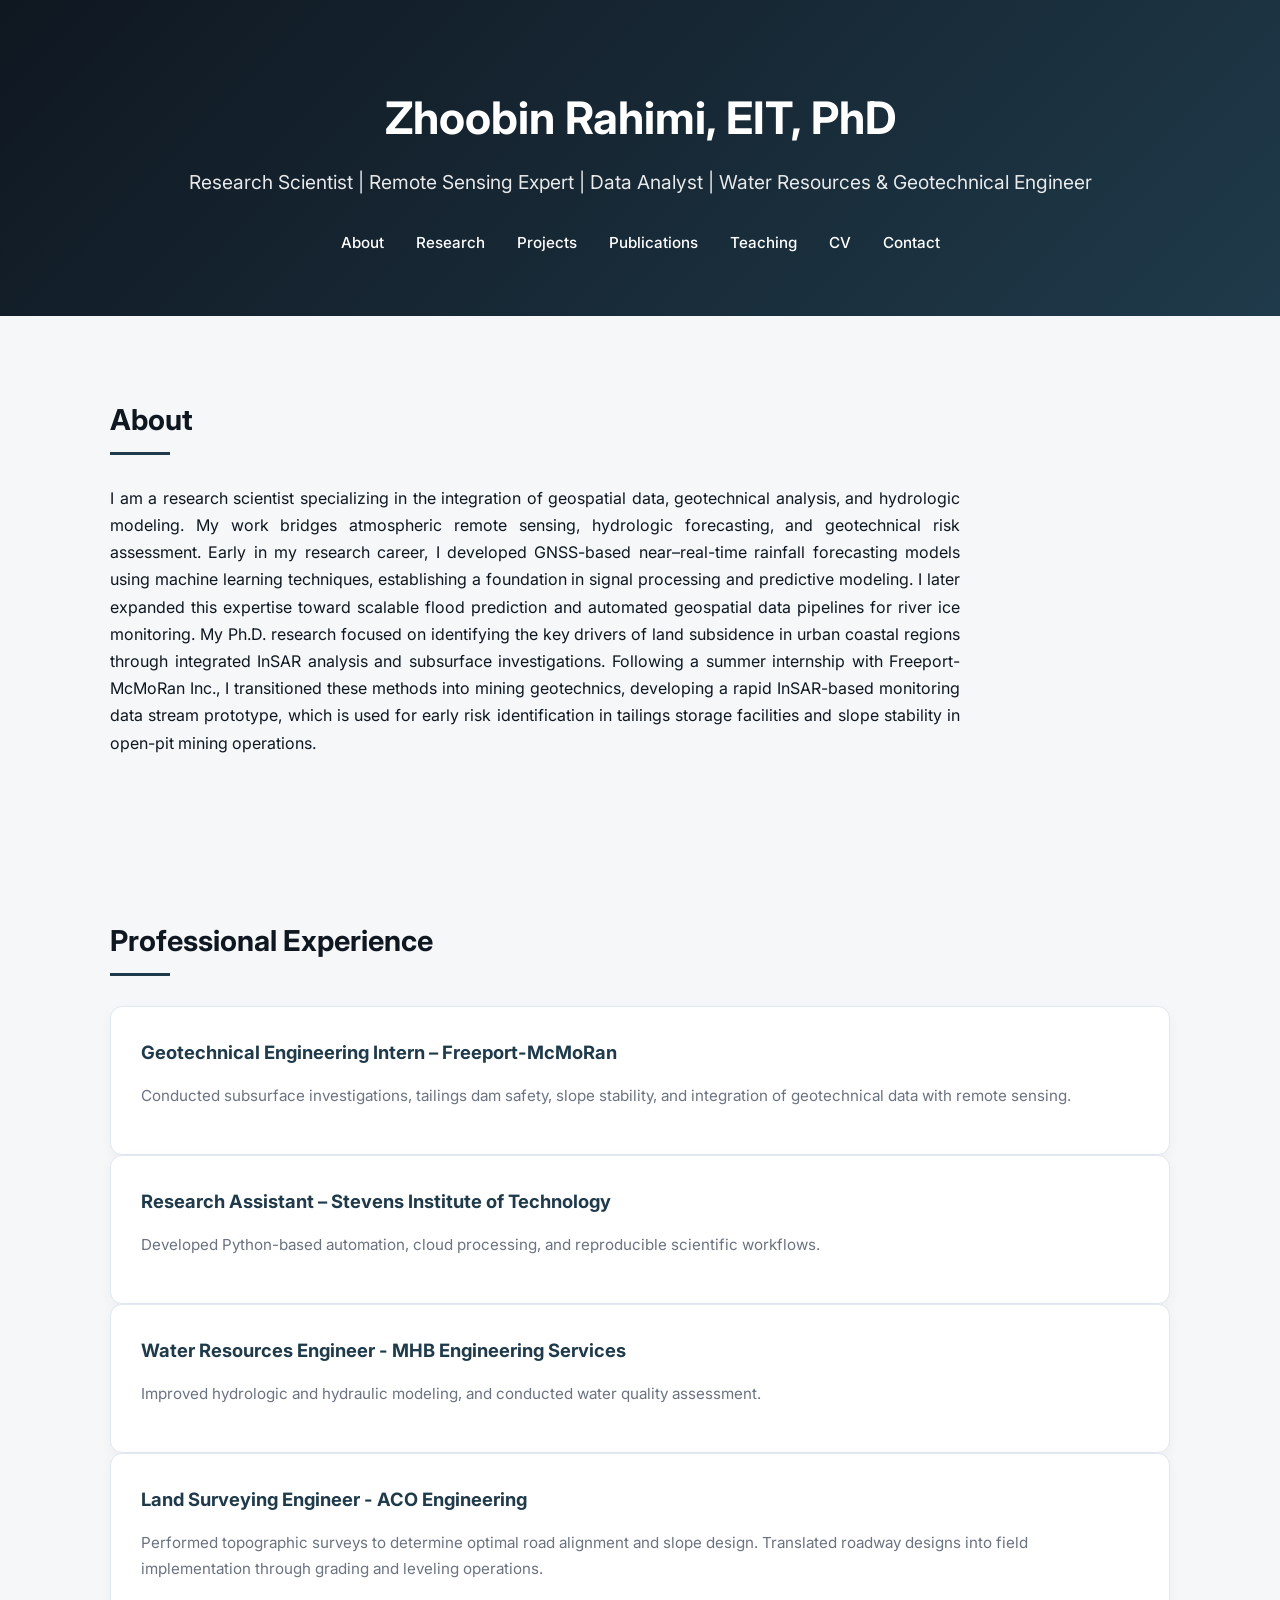
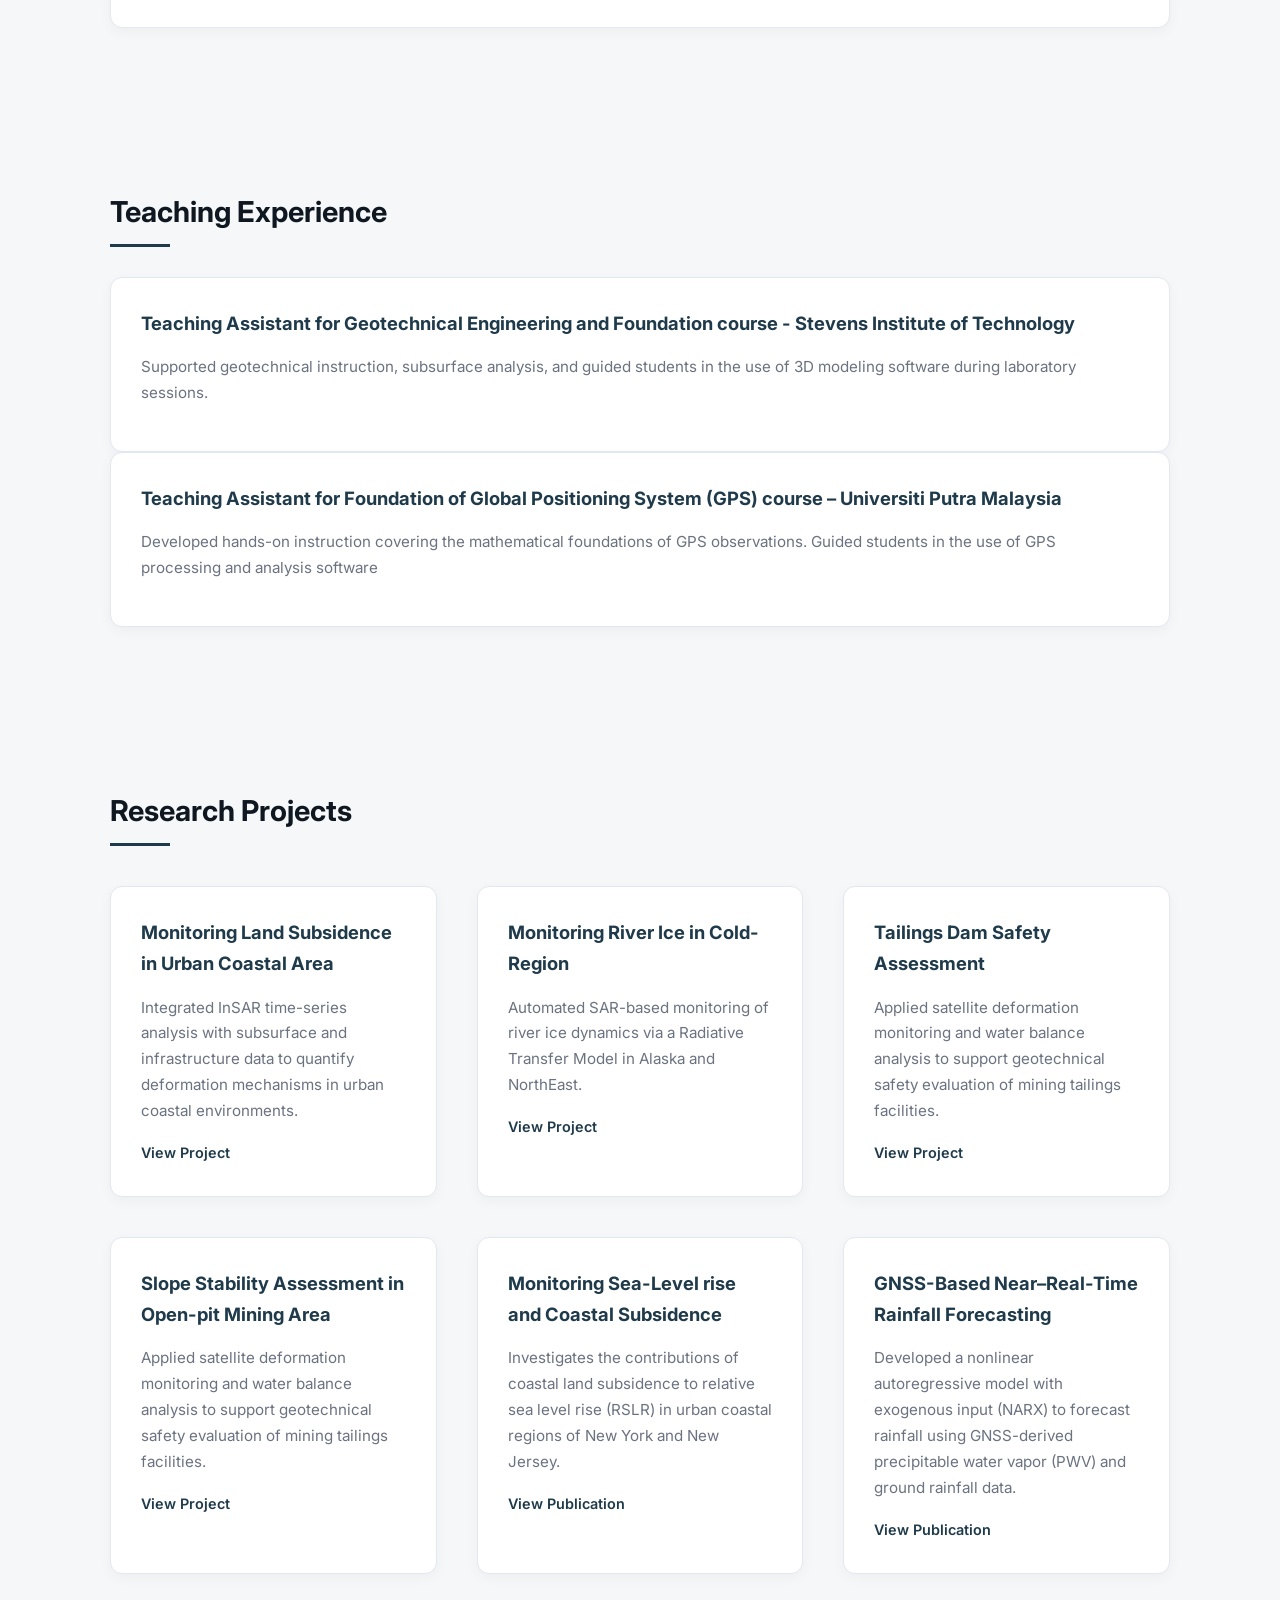
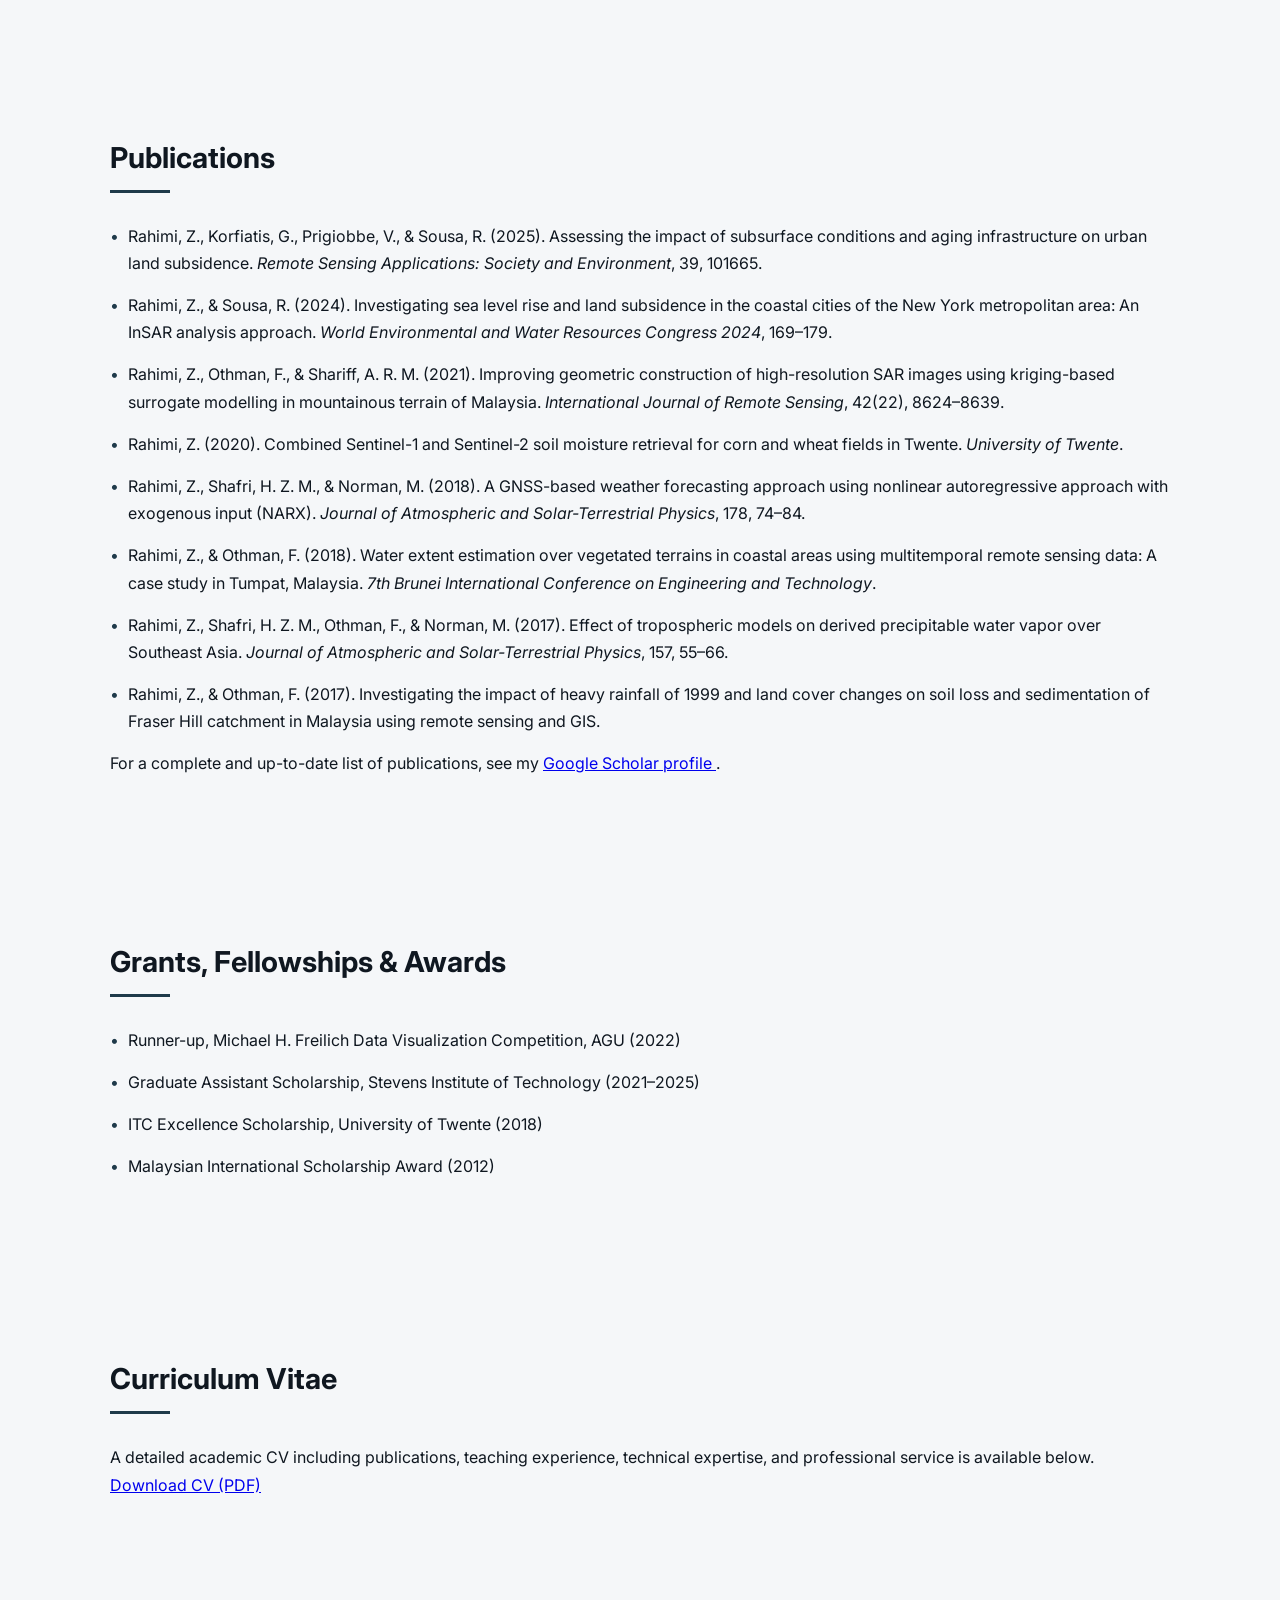
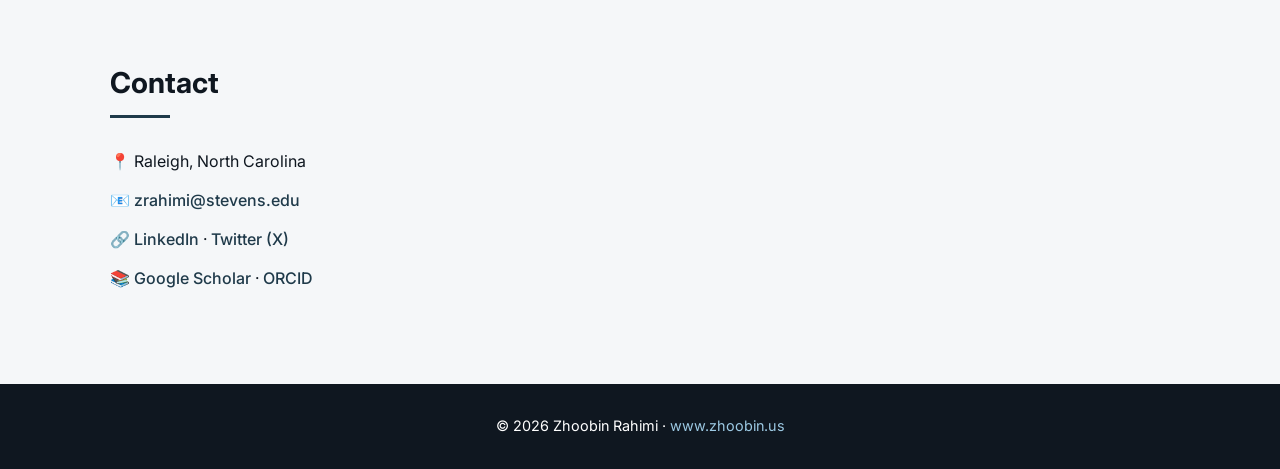
==== index.html @ 244f5404 "Update index.html" ====
<!DOCTYPE html>
<html lang="en">
<head>
  <meta charset="UTF-8">
  <meta name="viewport" content="width=device-width, initial-scale=1.0">

  <title>Zhoobin Rahimi | Research Scientist</title>
  <meta name="description" content="Zhoobin Rahimi – Research Scientist in Remote Sensing, Water Resources, and Geotechnical Engineering">

  <link href="https://fonts.googleapis.com/css2?family=Inter:wght@400;500;600;700&display=swap" rel="stylesheet">
  <link rel="stylesheet" href="style.css">
</head>

<body>

<header>
  <h1>Zhoobin Rahimi, EIT, PhD</h1>
  <h2>Research Scientist | Remote Sensing Expert | Data Analyst | Water Resources & Geotechnical Engineer</h2>
  <nav>
    <a href="#about">About</a>
    <a href="#research">Research</a>
    <a href="#projects">Projects</a>
    <a href="#publications">Publications</a>
    <a href="#teaching">Teaching</a>
    <a href="#cv">CV</a>
    <a href="#contact">Contact</a>
  </nav>
</header>

<section id="about">
  <h3>About</h3>
  <p class="lead">
   I am a research scientist specializing in the integration of geospatial data, geotechnical analysis, and hydrologic modeling. My work bridges atmospheric remote sensing, hydrologic forecasting, and geotechnical risk assessment.
Early in my research career, I developed GNSS-based near–real-time rainfall forecasting models using machine learning techniques, establishing a foundation in signal processing and predictive modeling. I later expanded this expertise toward scalable flood prediction and automated geospatial data pipelines for river ice monitoring.
My Ph.D. research focused on identifying the key drivers of land subsidence in urban coastal regions through integrated InSAR analysis and subsurface investigations. Following a summer internship with Freeport-McMoRan Inc., I transitioned these methods into mining geotechnics, developing a rapid InSAR-based monitoring data stream prototype, which is used for early risk identification in tailings storage facilities and slope stability in open-pit mining operations.
  </p>
</section>

<section id="experience">
  <h3>Professional Experience</h3>
  <div class="grid">
    <div class="card">
      <h4>Geotechnical Engineering Intern – Freeport-McMoRan </h4>
      <p>Conducted subsurface investigations, tailings dam safety, slope stability, and integration of geotechnical data with remote sensing.</p>
    </div>
    <div class="card">
      <h4>Research Assistant – Stevens Institute of Technology</h4>
      <p>Developed Python-based automation, cloud processing, and reproducible scientific workflows.</p>
    </div>
    <div class="card">
      <h4>Water Resources Engineer - MHB Engineering Services</h4>
      <p>Improved hydrologic and hydraulic modeling, and conducted water quality assessment.</p>
    </div>
    <div class="card">
      <h4>Land Surveying Engineer - ACO Engineering </h4>
      <p>Performed topographic surveys to determine optimal road alignment and slope design. 
        Translated roadway designs into field implementation through grading and leveling operations.</p>
    </div>
  </div>
</section>
<section id="teaching">
  <h3>Teaching Experience</h3>
  <div class="grid">
    <div class="card">
  <h4>Teaching Assistant for Geotechnical Engineering and Foundation course - Stevens Institute of Technology</h4>
      <p>Supported geotechnical instruction, subsurface analysis, and guided students in the use of 3D modeling software during laboratory sessions. </p>
      </div>
    <div class="card">
      <h4>Teaching Assistant for Foundation of Global Positioning System (GPS) course – Universiti Putra Malaysia</h4>
      <p>Developed hands-on instruction covering the mathematical foundations of GPS observations. Guided students in the use of GPS processing and analysis software</p>
    </div>
    </section>

<section id="research">
  <h3>Research Projects</h3>
  <div class="projects-grid">

    <div class="card">
      <h4>Monitoring Land Subsidence in Urban Coastal Area</h4>
      <p>Integrated InSAR time-series analysis with subsurface and infrastructure data to quantify deformation mechanisms in urban coastal environments.</p>
      <a href="projects/dsphoboken.html">View Project</a>
    </div>
    <div class="card">
      <h4>Monitoring River Ice in Cold-Region </h4>
      <p>Automated SAR-based monitoring of river ice dynamics via a Radiative Transfer Model in Alaska and NorthEast.</p>
      <a href="projects/iceriver.html">View Project</a>
    </div>
    <div class="card">
      <h4>Tailings Dam Safety Assessment</h4>
      <p>Applied satellite deformation monitoring and water balance analysis to support geotechnical safety evaluation of mining tailings facilities.</p>
      <a href="projects/tsf.html">View Project</a>
    </div>
    
    <div class="card">
      <h4>Slope Stability Assessment in Open-pit Mining Area</h4>
      <p>Applied satellite deformation monitoring and water balance analysis to support geotechnical safety evaluation of mining tailings facilities.</p>
      <a href="projects/ssa.html">View Project</a>
    </div>
    <div class="card">
      <h4>Monitoring Sea-Level rise and Coastal Subsidence</h4>
      <p>Investigates the contributions of coastal land subsidence to relative sea level rise (RSLR) in urban coastal regions of New York and New Jersey.</p>
      <a href="#publications">View Publication</a>
    </div>
    <div class="card">
      <h4>GNSS-Based Near–Real-Time Rainfall Forecasting</h4>
      <p> Developed a nonlinear autoregressive model with exogenous input (NARX) to forecast rainfall using GNSS-derived precipitable water vapor (PWV) and ground rainfall data.</p>
      <a href="#publications">View Publication</a>
    </div>
  </div>
</section>

<section id="publications">
  <h3>Publications</h3>
  <ul>
    <li>
      Rahimi, Z., Korfiatis, G., Prigiobbe, V., & Sousa, R. (2025).
      Assessing the impact of subsurface conditions and aging infrastructure on urban land subsidence.
      <em>Remote Sensing Applications: Society and Environment</em>, 39, 101665.
    </li>

    <li>
      Rahimi, Z., & Sousa, R. (2024).
      Investigating sea level rise and land subsidence in the coastal cities of the New York metropolitan area: An InSAR analysis approach.
      <em>World Environmental and Water Resources Congress 2024</em>, 169–179.
    </li>

    <li>
      Rahimi, Z., Othman, F., & Shariff, A. R. M. (2021).
      Improving geometric construction of high-resolution SAR images using kriging-based surrogate modelling in mountainous terrain of Malaysia.
      <em>International Journal of Remote Sensing</em>, 42(22), 8624–8639.
    </li>

    <li>
      Rahimi, Z. (2020).
      Combined Sentinel-1 and Sentinel-2 soil moisture retrieval for corn and wheat fields in Twente.
      <em>University of Twente</em>.
    </li>

    <li>
      Rahimi, Z., Shafri, H. Z. M., & Norman, M. (2018).
      A GNSS-based weather forecasting approach using nonlinear autoregressive approach with exogenous input (NARX).
      <em>Journal of Atmospheric and Solar-Terrestrial Physics</em>, 178, 74–84.
    </li>

    <li>
      Rahimi, Z., & Othman, F. (2018).
      Water extent estimation over vegetated terrains in coastal areas using multitemporal remote sensing data: A case study in Tumpat, Malaysia.
      <em>7th Brunei International Conference on Engineering and Technology</em>.
    </li>

    <li>
      Rahimi, Z., Shafri, H. Z. M., Othman, F., & Norman, M. (2017).
      Effect of tropospheric models on derived precipitable water vapor over Southeast Asia.
      <em>Journal of Atmospheric and Solar-Terrestrial Physics</em>, 157, 55–66.
    </li>

    <li>
      Rahimi, Z., & Othman, F. (2017).
      Investigating the impact of heavy rainfall of 1999 and land cover changes on soil loss and sedimentation of Fraser Hill catchment in Malaysia using remote sensing and GIS.
    </li>
<p>
  For a complete and up-to-date list of publications, see my 
  <a href="https://scholar.google.com/citations?user=qwAzyl4AAAAJ" target="_blank">
    Google Scholar profile
  </a>.
</p>

  </ul>
</section>

<section id="grants">
  <h3>Grants, Fellowships & Awards</h3>
  <ul>
    <li>Runner-up, Michael H. Freilich Data Visualization Competition, AGU (2022)</li>
    <li>Graduate Assistant Scholarship, Stevens Institute of Technology (2021–2025)</li>
    <li>ITC Excellence Scholarship, University of Twente (2018)</li>
    <li>Malaysian International Scholarship Award (2012)</li>
  </ul>
</section>


<section id="cv">
  <h3>Curriculum Vitae</h3>
  <p>
    A detailed academic CV including publications, teaching experience, technical expertise, and professional service is available below.
  </p>
  <p>
    <a href="ZHOOBIN_RA_(2026).pdf" target="_blank">Download CV (PDF)</a>
  </p>
</section>
<section id="contact">
  <h3>Contact</h3>

  <p>
    📍 Raleigh, North Carolina
  </p>

  <p>
    📧 <a href="mailto:zrahimi@stevens.edu">zrahimi@stevens.edu</a>
  </p>

  <p>
    🔗
    <a href="https://www.linkedin.com/in/zhoobinrahimi/" target="_blank">LinkedIn</a> ·
    <a href="https://twitter.com/J00bin" target="_blank">Twitter (X)</a>
  </p>
  <p>
    📚
    <a href="https://scholar.google.com/citations?user=qwAzyl4AAAAJ" target="_blank">
      Google Scholar
    </a> ·
    <a href="https://orcid.org/0000-0001-8597-3132" target="_blank">
      ORCID
    </a>
  </p>

</section>

<footer>
  <p>© 2026 Zhoobin Rahimi · <a href="https://www.zhoobin.us">www.zhoobin.us</a></p>
</footer>

</body>
</html>
---- style.css ----
/* ===============================
   GLOBAL STYLING
================================= */

:root {
  --bg: #f5f7f9;
  --dark: #0f1720;
  --accent: #1f3a4a;
  --steel: #2d3e4f;
  --light: #ffffff;
  --muted: #6b7280;
  --border: #e2e8f0;
}

* {
  margin: 0;
  padding: 0;
  box-sizing: border-box;
}

body {
  font-family: 'Inter', sans-serif;
  background: var(--bg);
  color: var(--dark);
  line-height: 1.7;
}

/* ===============================
   HEADER
================================= */

header {
  background: linear-gradient(135deg, #0f1720, #1f3a4a);
  color: white;
  text-align: center;
  padding: 80px 20px 60px;
}

header h1 {
  font-size: 2.8rem;
  font-weight: 700;
  margin-bottom: 10px;
}

header h2 {
  font-weight: 400;
  font-size: 1.2rem;
  opacity: 0.9;
  margin-bottom: 30px;
}

nav {
  margin-top: 20px;
}

nav a {
  color: white;
  text-decoration: none;
  margin: 0 14px;
  font-weight: 500;
  font-size: 0.95rem;
  transition: 0.3s ease;
  position: relative;
}

nav a:hover {
  color: #9cc9e3;
}

/* ===============================
   SECTIONS
================================= */

section {
  max-width: 1100px;
  margin: auto;
  padding: 80px 20px;
}

section h3 {
  font-size: 1.8rem;
  margin-bottom: 30px;
  position: relative;
  padding-bottom: 10px;
}

section h3::after {
  content: "";
  position: absolute;
  bottom: 0;
  left: 0;
  width: 60px;
  height: 3px;
  background: var(--accent);
}

/* ===============================
   ABOUT
================================= */
/* 
.lead {
  font-size: 1.15rem;
  color: var(--steel);
  max-width: 900px;
} */
.lead {
  text-align: justify;
  text-justify: inter-word;
  max-width: 850px;
}

/* ===============================
   GRID + CARDS
================================= */

.projects-grid {
  display: grid;
  grid-template-columns: repeat(auto-fit, minmax(320px, 1fr));
  gap: 40px;
  margin-top: 40px;
}


.card {
  background: var(--light);
  padding: 30px;
  border-radius: 12px;
  border: 1px solid var(--border);
  transition: 0.3s ease;
  box-shadow: 0 4px 14px rgba(0,0,0,0.04);
}

.card:hover {
  transform: translateY(-6px);
  box-shadow: 0 12px 28px rgba(0,0,0,0.08);
}

.card h4 {
  margin-bottom: 15px;
  font-size: 1.15rem;
  color: var(--accent);
}

.card p {
  font-size: 0.95rem;
  color: var(--muted);
  margin-bottom: 15px;
}

.card a {
  text-decoration: none;
  font-weight: 600;
  color: var(--accent);
  font-size: 0.9rem;
  border-bottom: 2px solid transparent;
  transition: 0.3s ease;
}

.card a:hover {
  border-bottom: 2px solid var(--accent);
}

/* ===============================
   LISTS
================================= */

ul {
  list-style: none;
  padding-left: 0;
}

ul li {
  margin-bottom: 15px;
  padding-left: 18px;
  position: relative;
}

ul li::before {
  content: "•";
  position: absolute;
  left: 0;
  color: var(--accent);
}

/* ===============================
   CONTACT
================================= */

#contact p {
  margin-bottom: 12px;
}

#contact a {
  text-decoration: none;
  color: var(--accent);
  font-weight: 500;
}

#contact a:hover {
  text-decoration: underline;
}

/* ===============================
   FOOTER
================================= */

footer {
  background: var(--dark);
  color: white;
  text-align: center;
  padding: 30px;
  font-size: 0.9rem;
}

footer a {
  color: #9cc9e3;
  text-decoration: none;
}
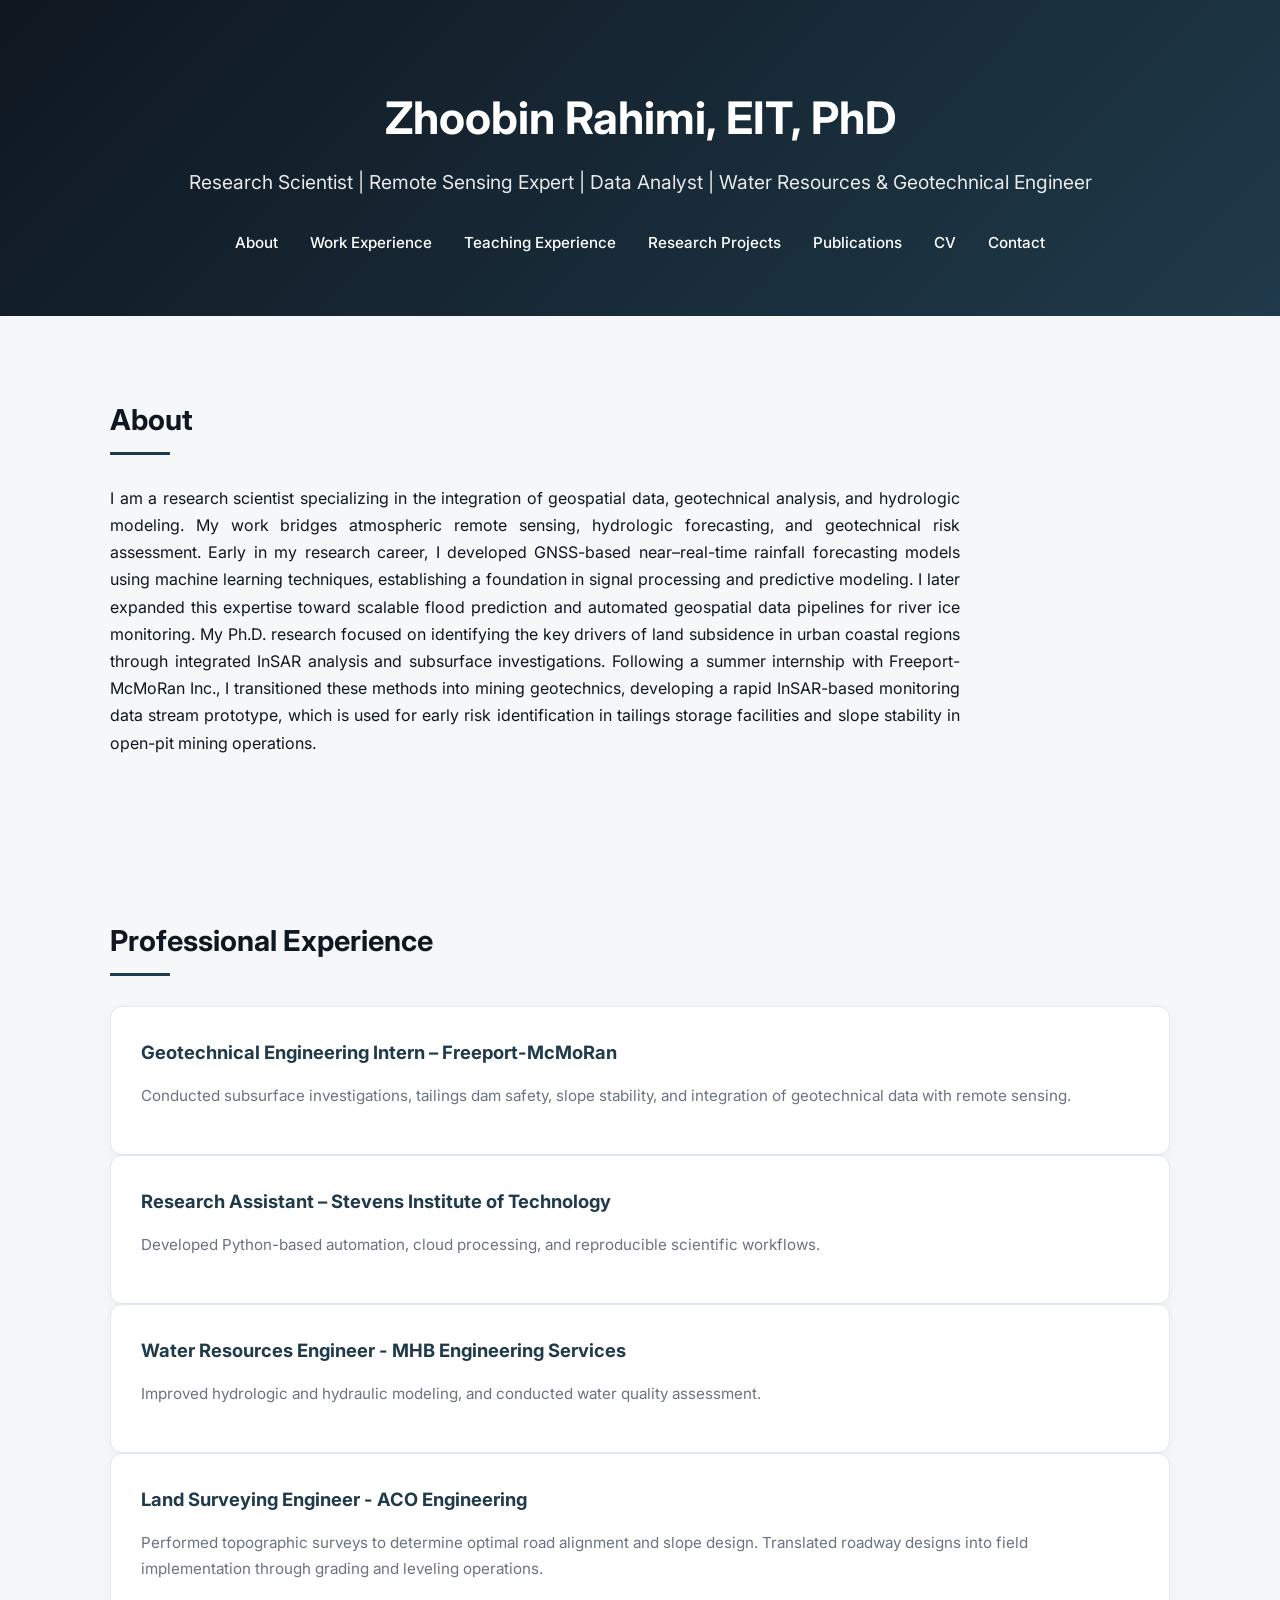
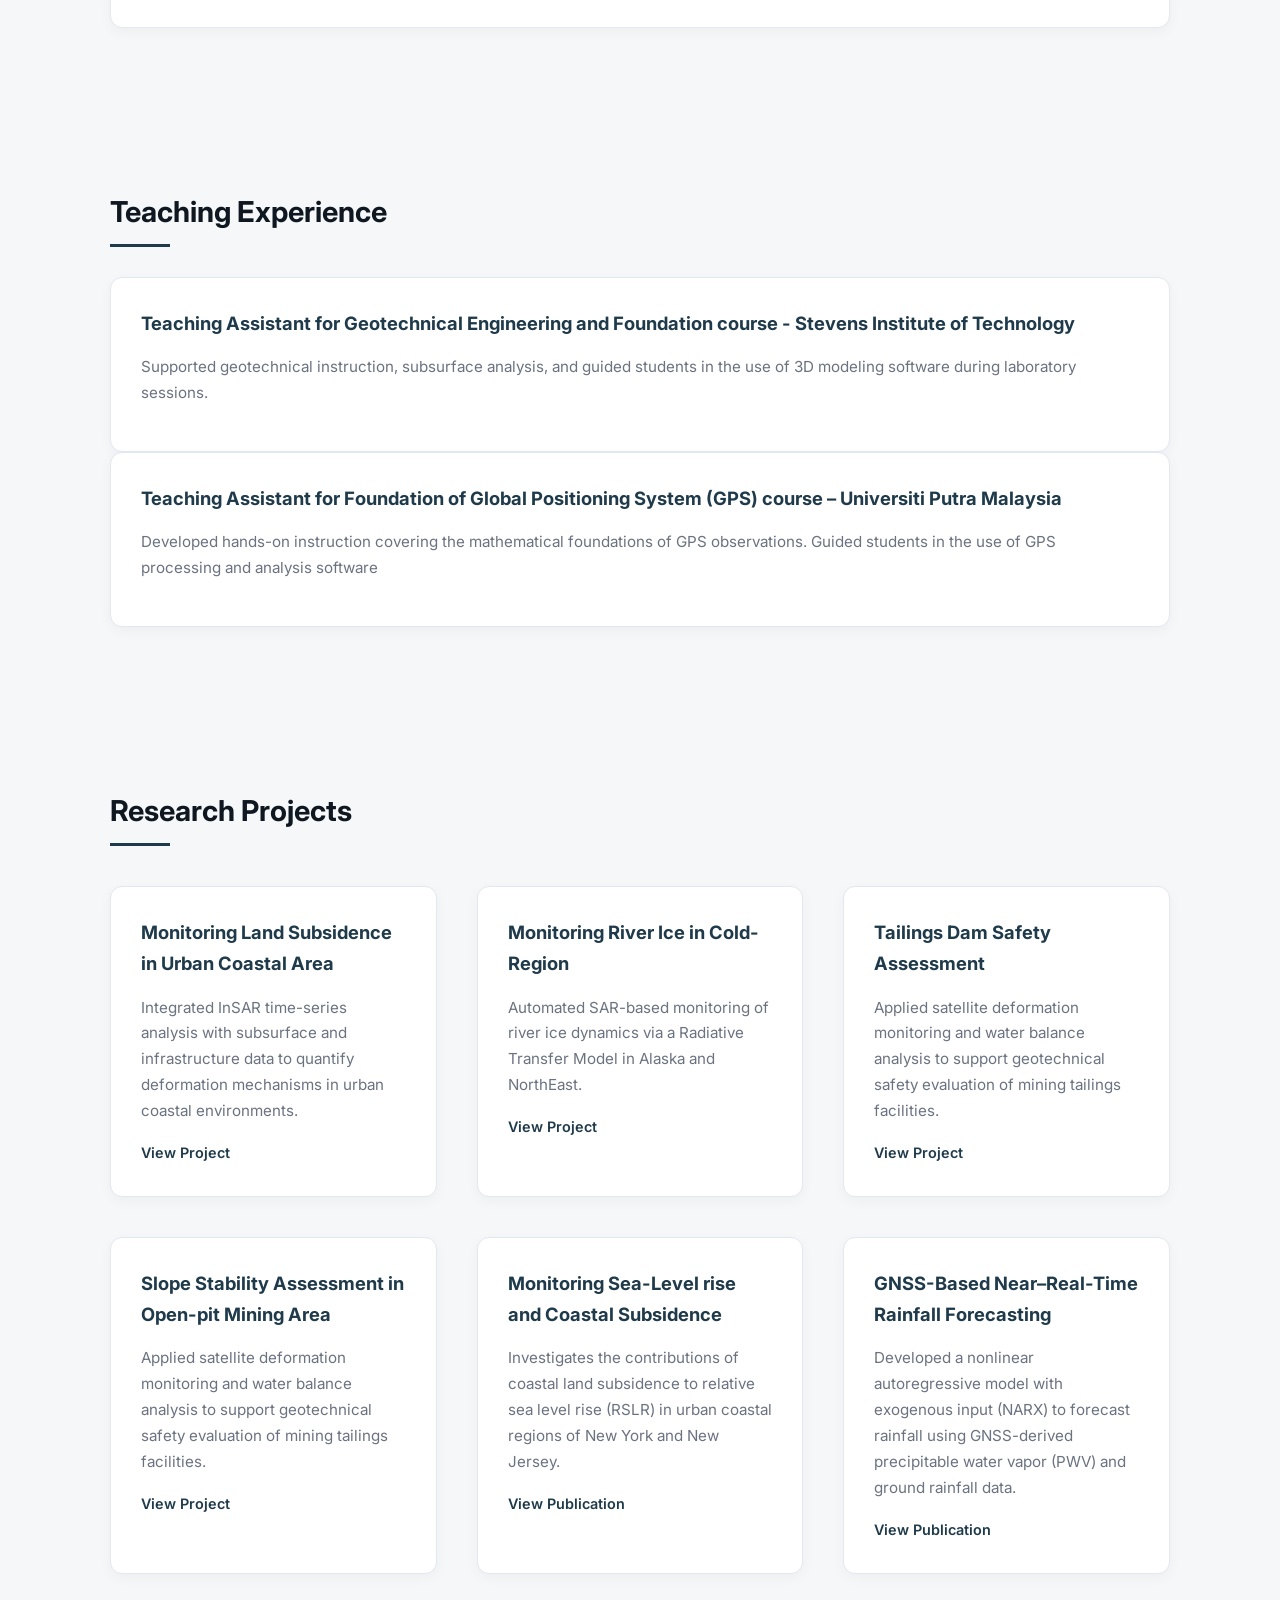
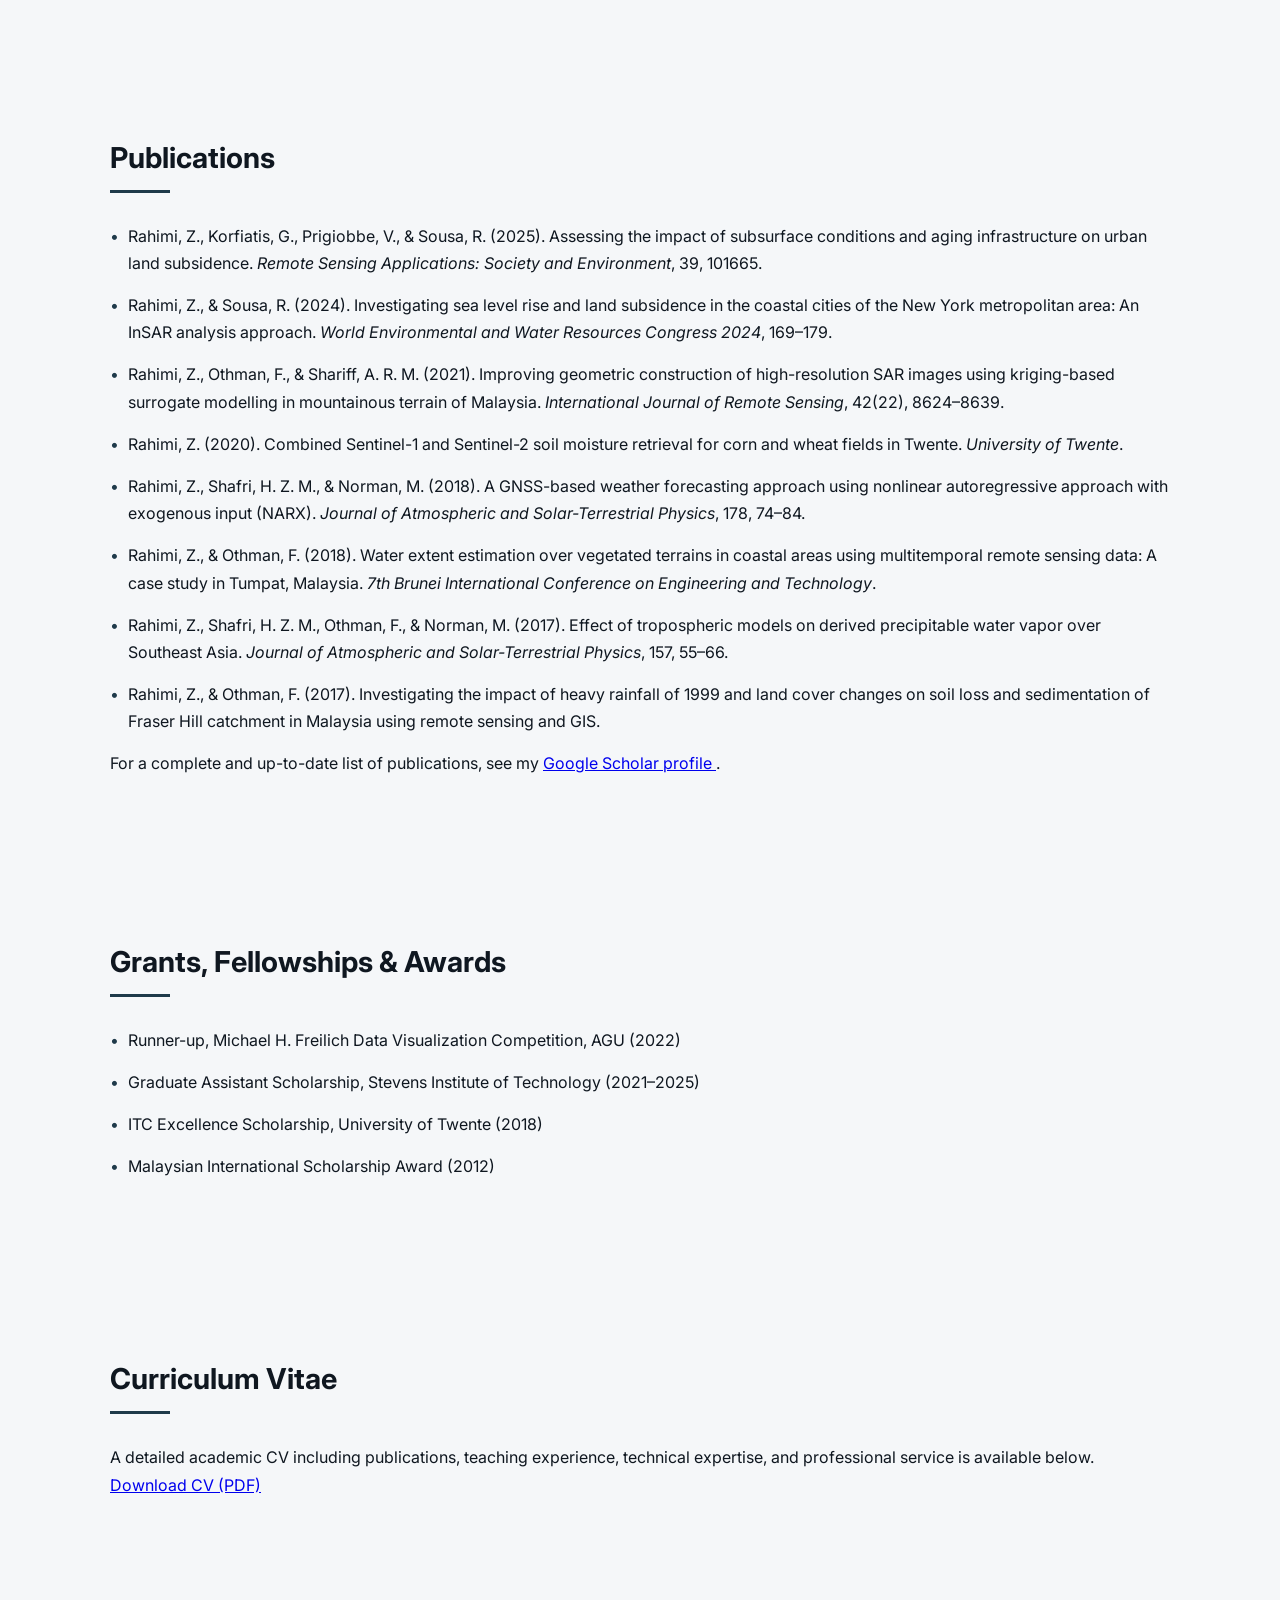
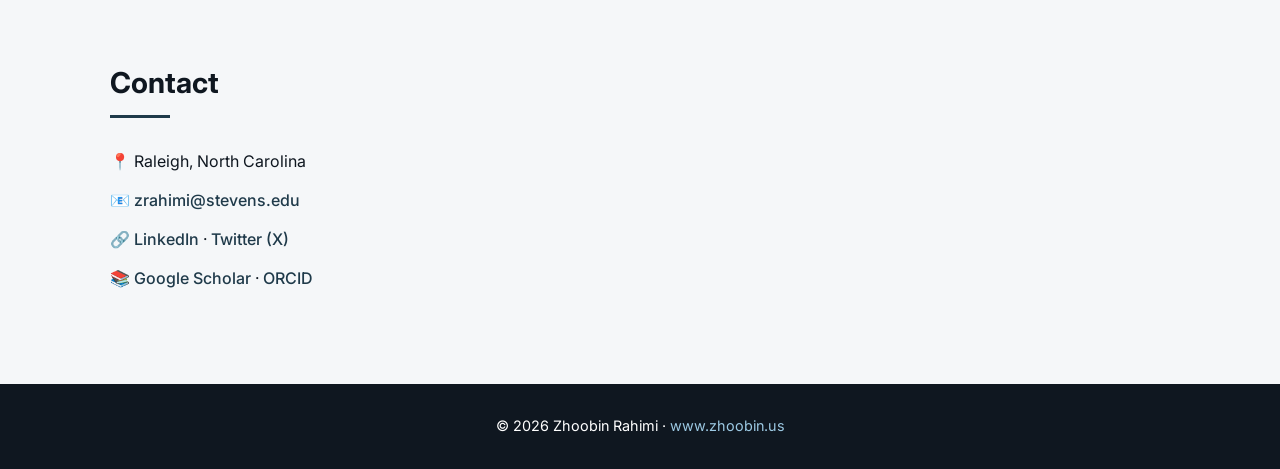
==== commit 255d236e: "Update index.html" ====
--- a/index.html
+++ b/index.html
@@ -18,10 +18,10 @@
   <h2>Research Scientist | Remote Sensing Expert | Data Analyst | Water Resources & Geotechnical Engineer</h2>
   <nav>
     <a href="#about">About</a>
-    <a href="#research">Research</a>
-    <a href="#projects">Projects</a>
+    <a href="#experience"> Work Experience</a>
+    <a href="#teaching">Teaching Experience</a>
+    <a href="#research">Research Projects</a>
     <a href="#publications">Publications</a>
-    <a href="#teaching">Teaching</a>
     <a href="#cv">CV</a>
     <a href="#contact">Contact</a>
   </nav>
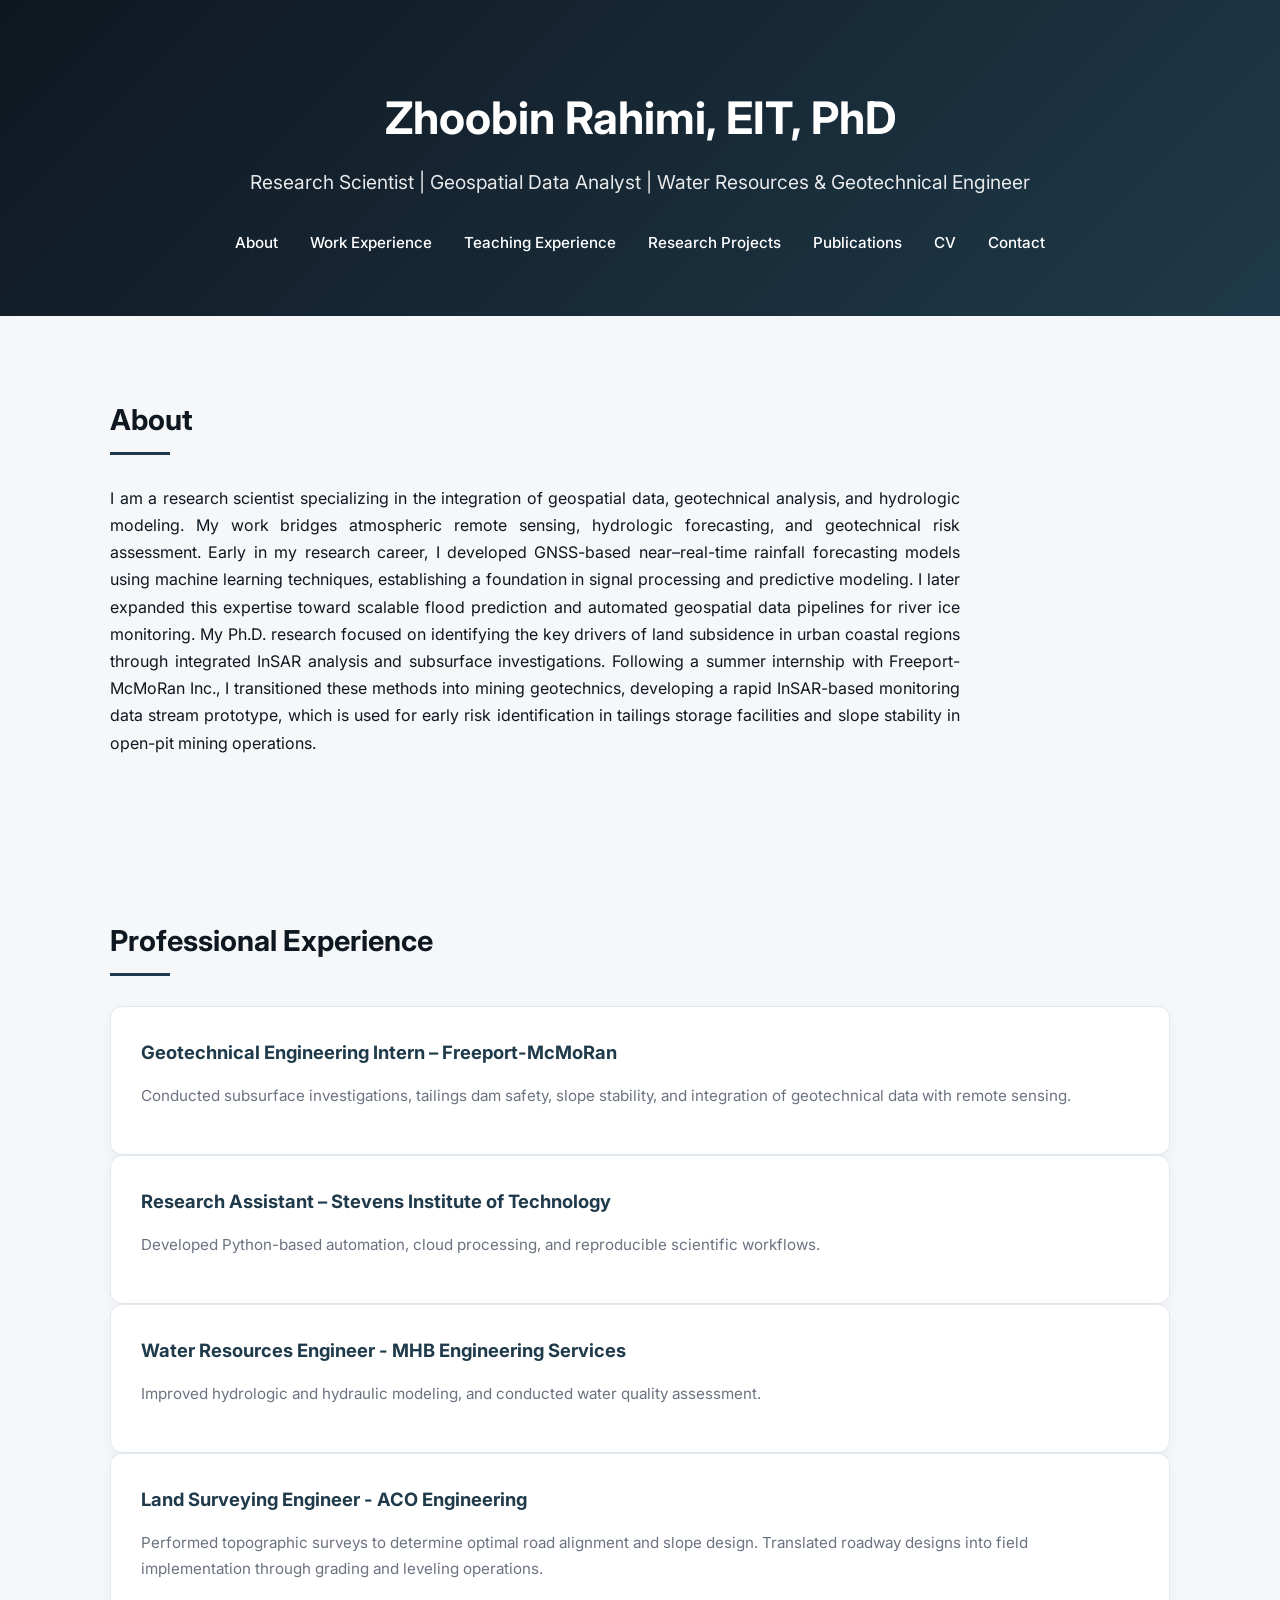
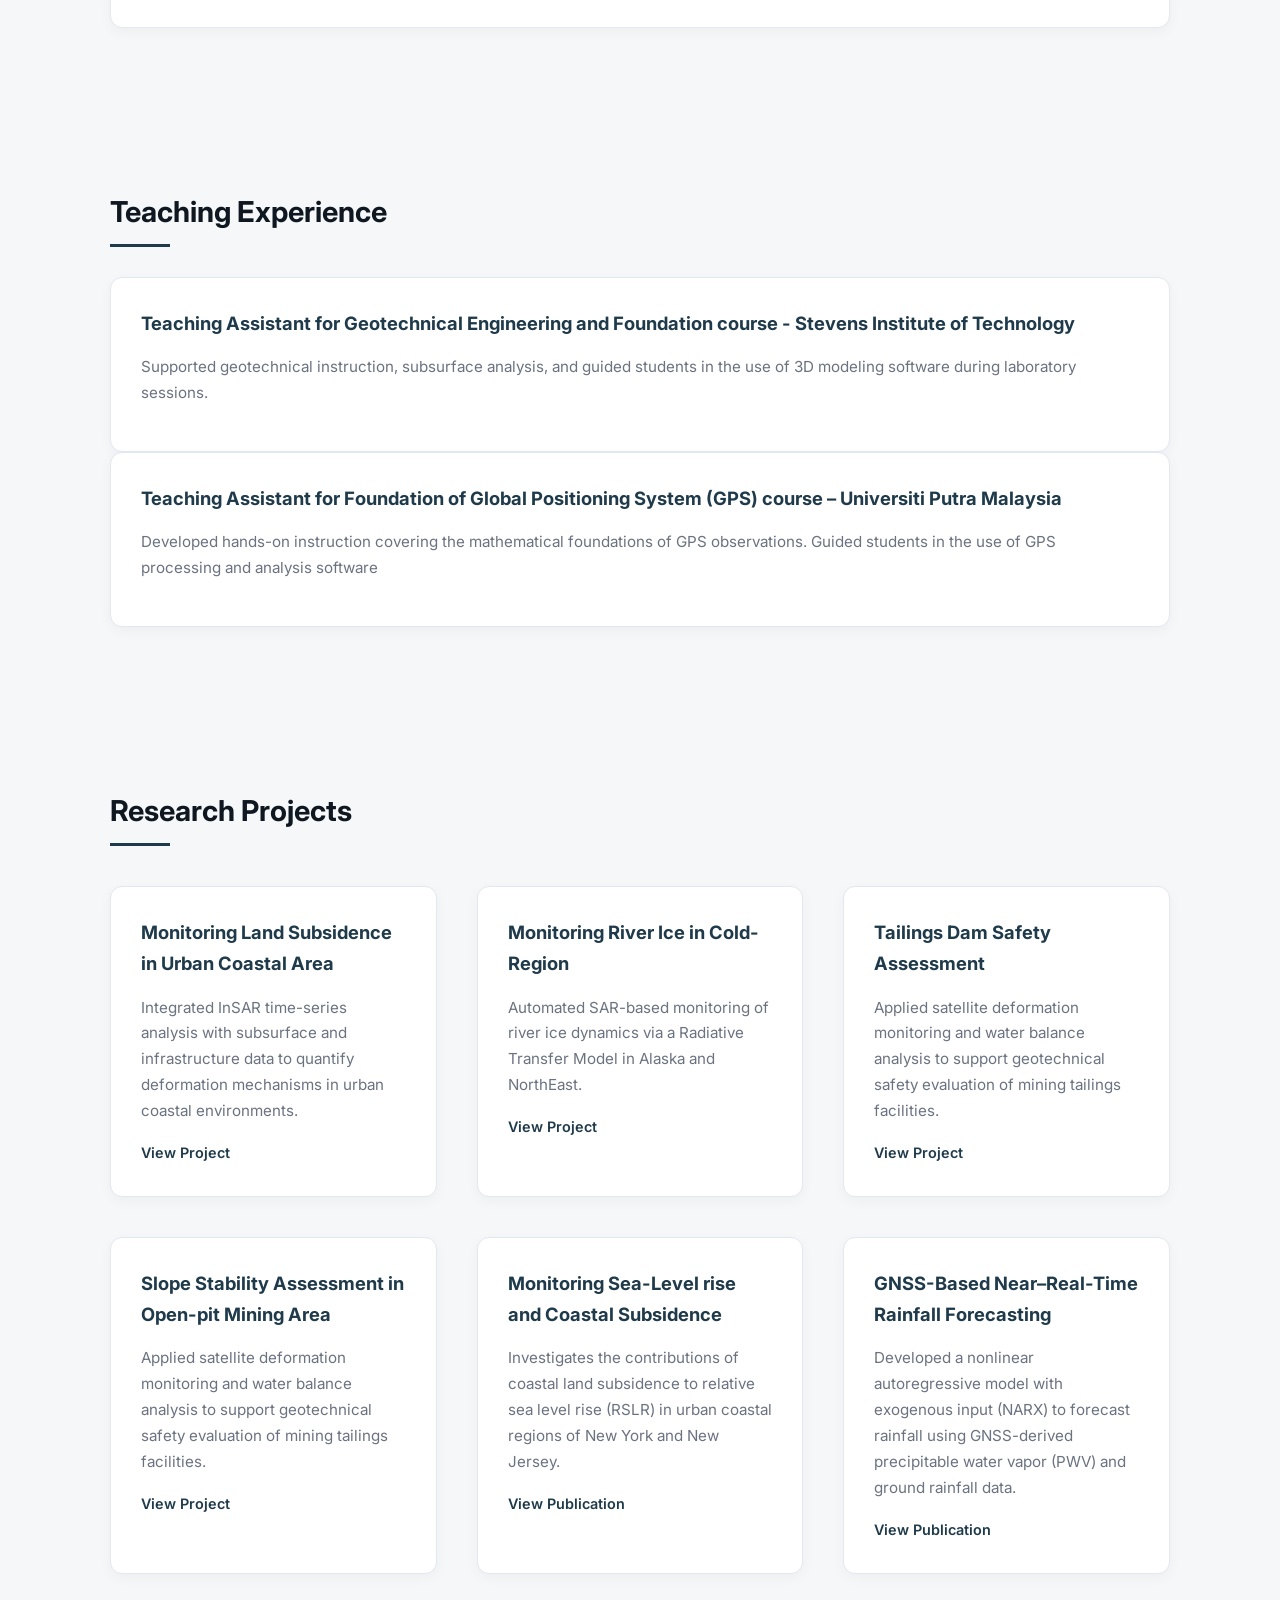
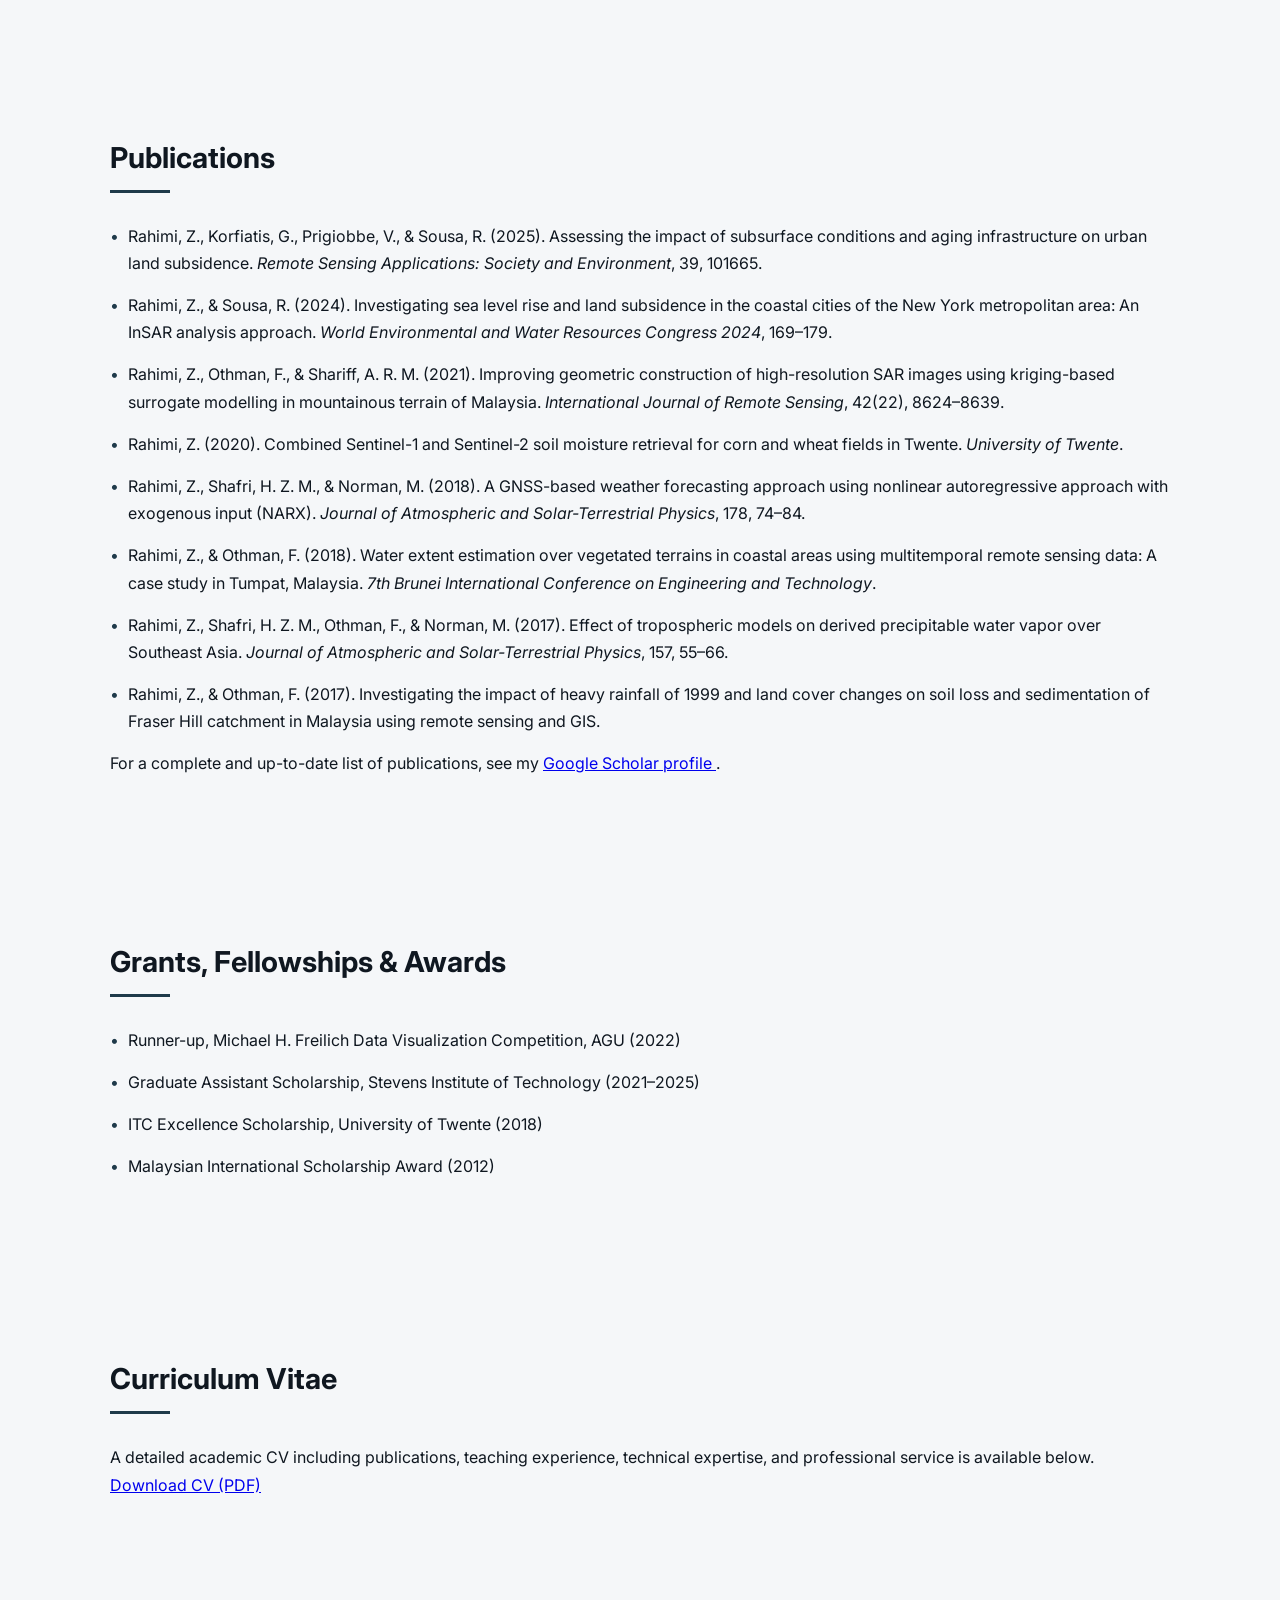
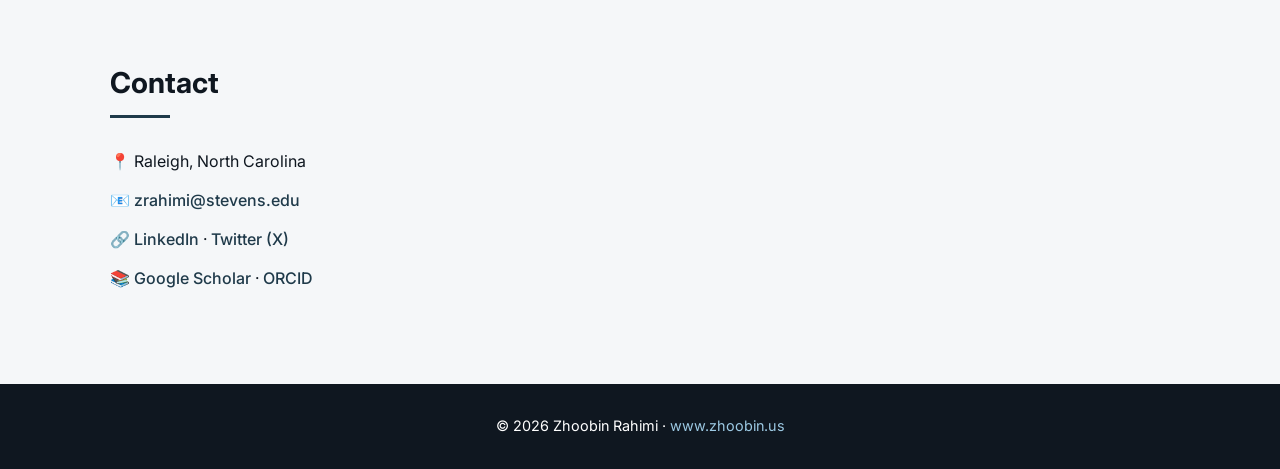
==== commit bf1bba1e: "Update index.html" ====
--- a/index.html
+++ b/index.html
@@ -15,7 +15,7 @@
 
 <header>
   <h1>Zhoobin Rahimi, EIT, PhD</h1>
-  <h2>Research Scientist | Remote Sensing Expert | Data Analyst | Water Resources & Geotechnical Engineer</h2>
+  <h2>Research Scientist | Geospatial Data Analyst | Water Resources & Geotechnical Engineer</h2>
   <nav>
     <a href="#about">About</a>
     <a href="#experience"> Work Experience</a>
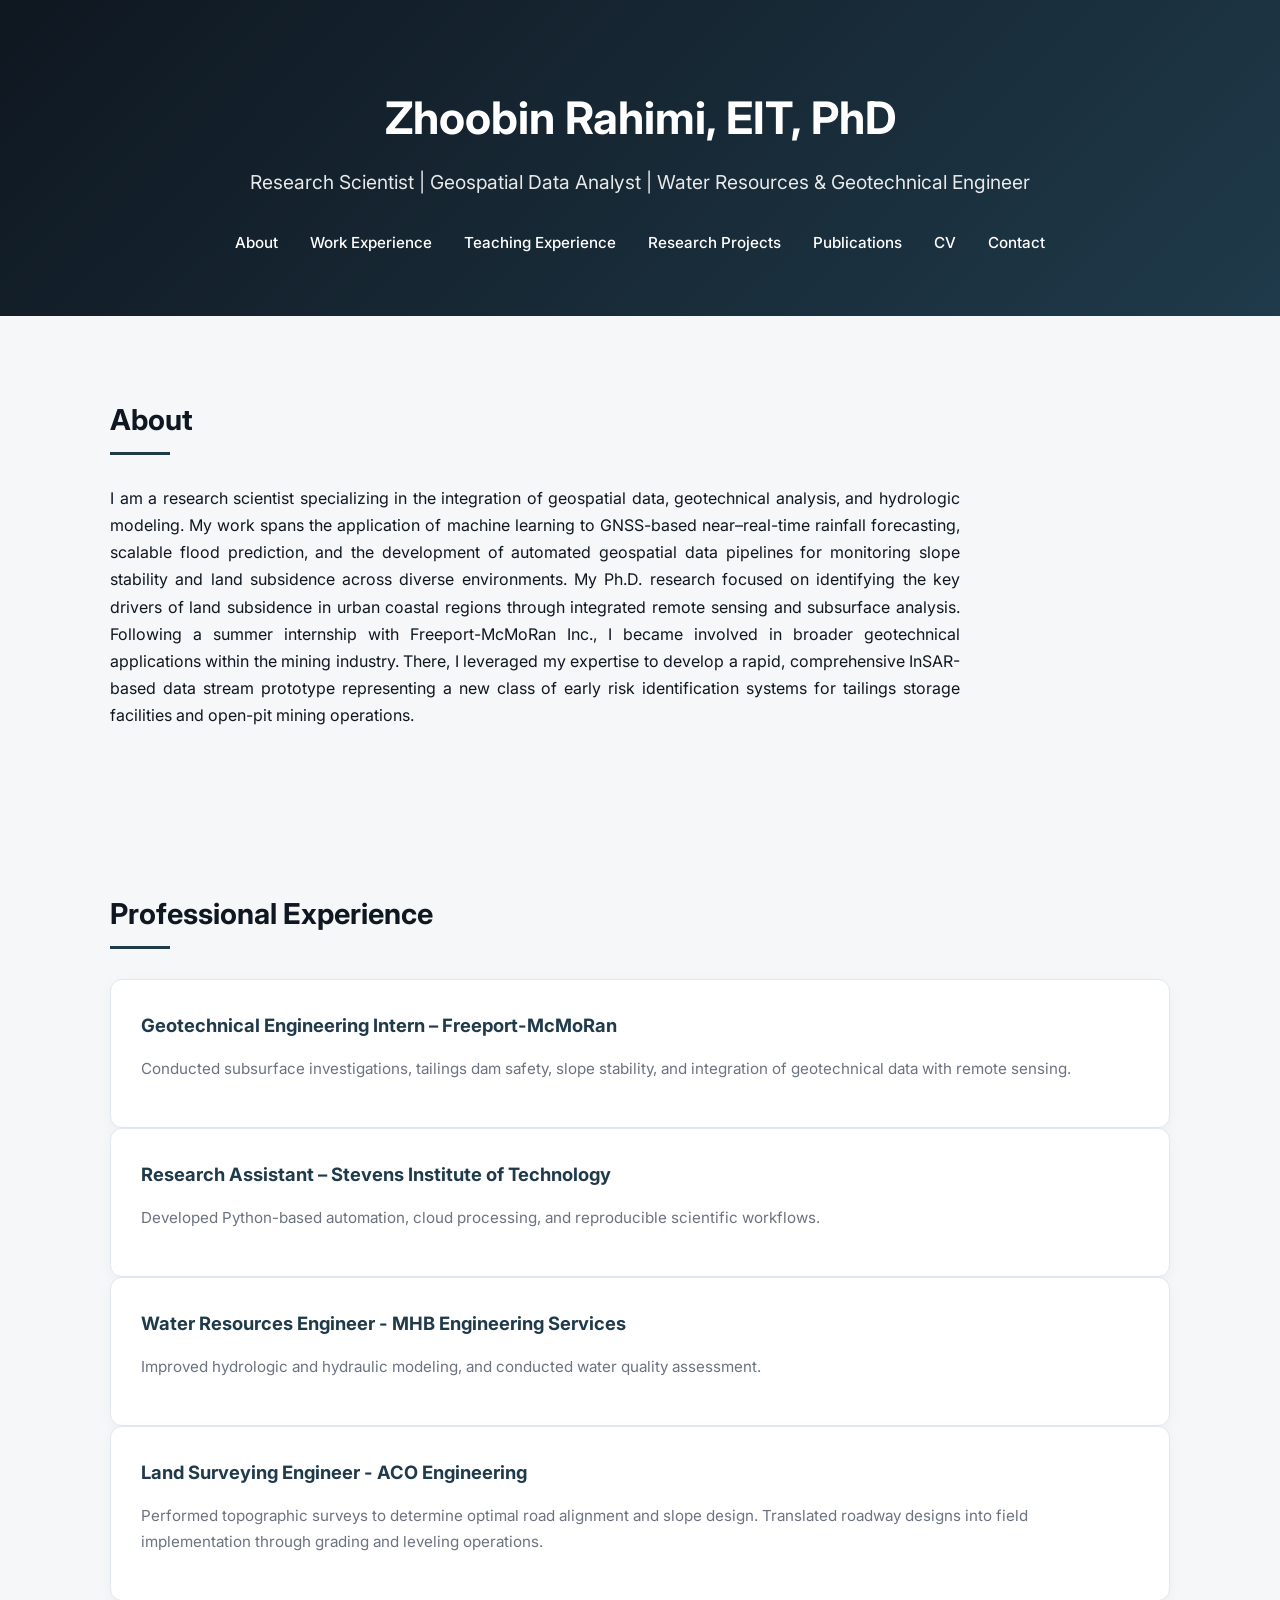
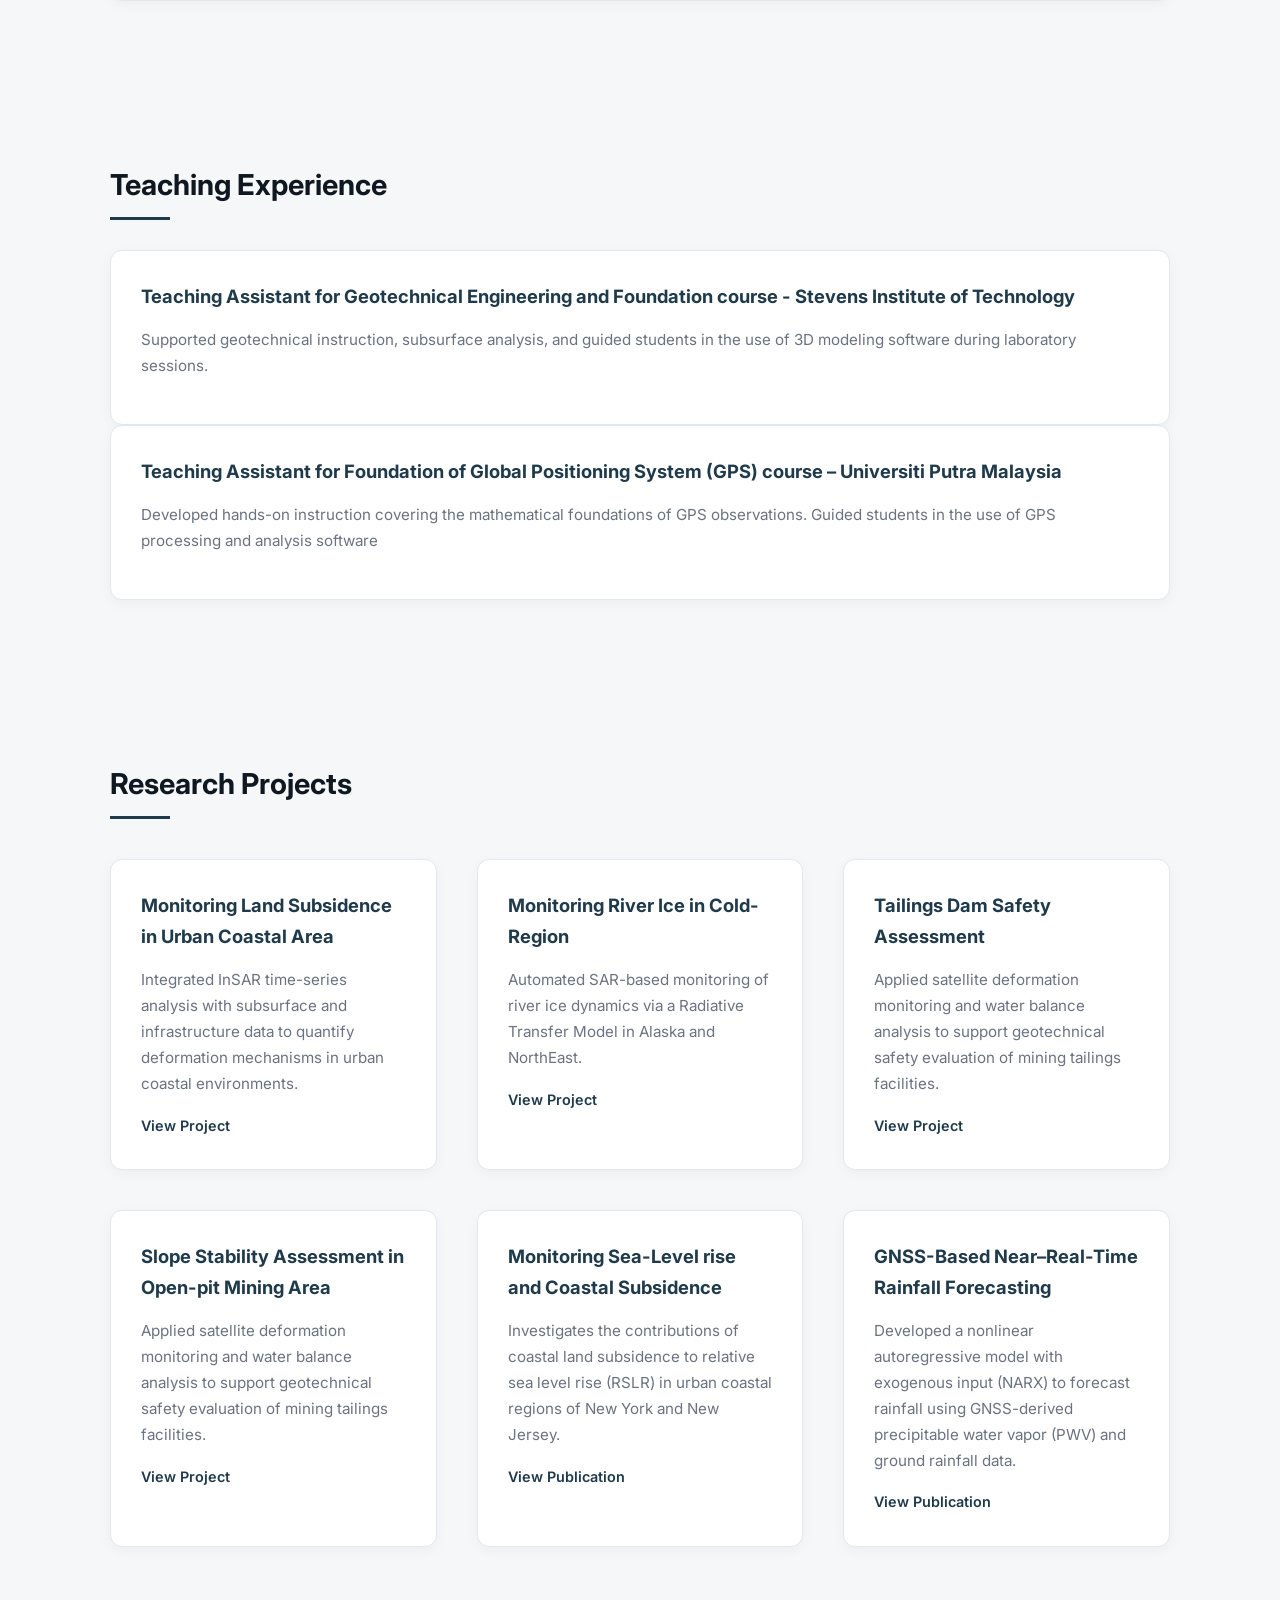
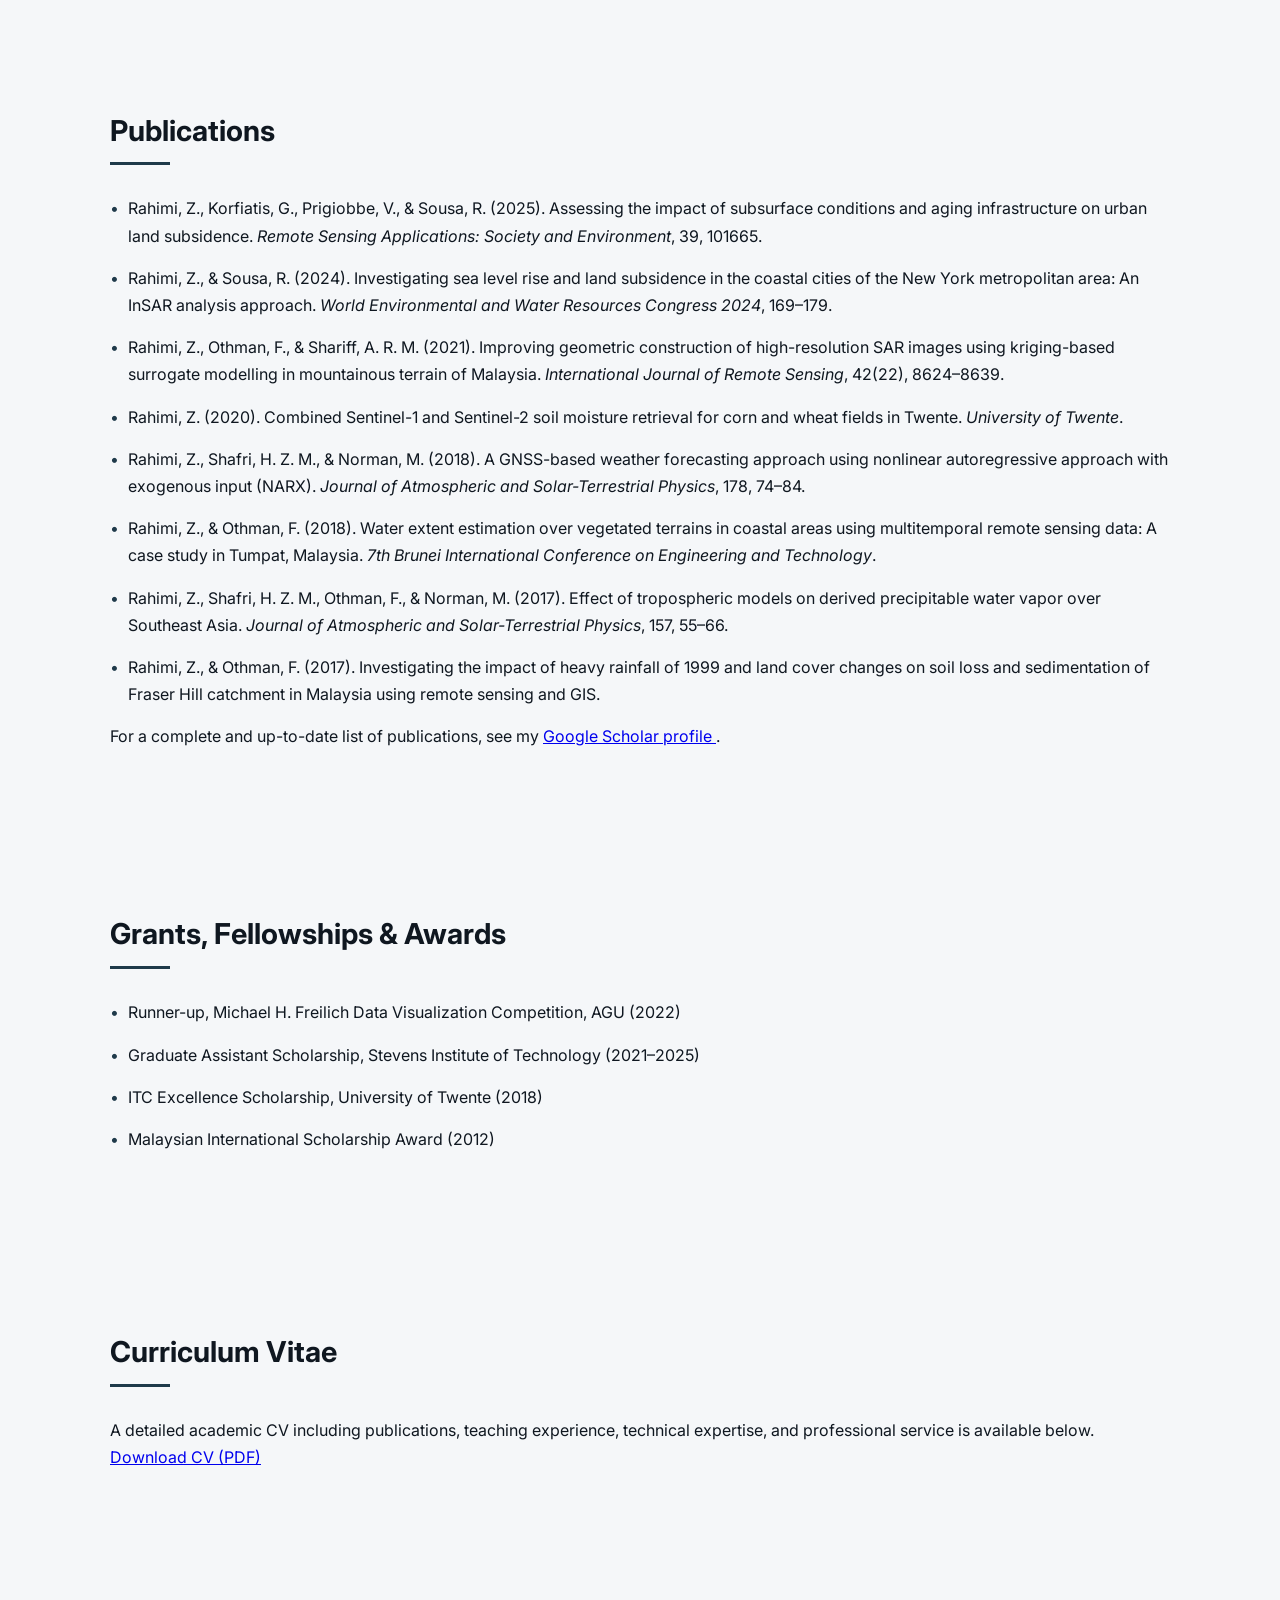
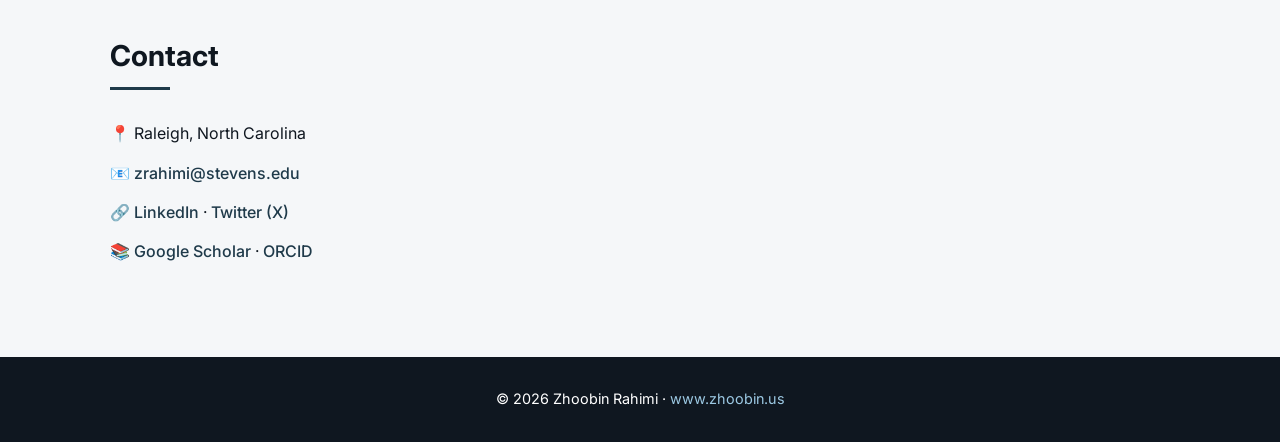
==== commit 51ce82f0: "Update index.html" ====
--- a/index.html
+++ b/index.html
@@ -3,16 +3,12 @@
 <head>
   <meta charset="UTF-8">
   <meta name="viewport" content="width=device-width, initial-scale=1.0">
-
   <title>Zhoobin Rahimi | Research Scientist</title>
   <meta name="description" content="Zhoobin Rahimi – Research Scientist in Remote Sensing, Water Resources, and Geotechnical Engineering">
-
   <link href="https://fonts.googleapis.com/css2?family=Inter:wght@400;500;600;700&display=swap" rel="stylesheet">
   <link rel="stylesheet" href="style.css">
 </head>
-
 <body>
-
 <header>
   <h1>Zhoobin Rahimi, EIT, PhD</h1>
   <h2>Research Scientist | Geospatial Data Analyst | Water Resources & Geotechnical Engineer</h2>
@@ -26,14 +22,11 @@
     <a href="#contact">Contact</a>
   </nav>
 </header>
-
 <section id="about">
   <h3>About</h3>
   <p class="lead">
-   I am a research scientist specializing in the integration of geospatial data, geotechnical analysis, and hydrologic modeling. My work bridges atmospheric remote sensing, hydrologic forecasting, and geotechnical risk assessment.
-Early in my research career, I developed GNSS-based near–real-time rainfall forecasting models using machine learning techniques, establishing a foundation in signal processing and predictive modeling. I later expanded this expertise toward scalable flood prediction and automated geospatial data pipelines for river ice monitoring.
-My Ph.D. research focused on identifying the key drivers of land subsidence in urban coastal regions through integrated InSAR analysis and subsurface investigations. Following a summer internship with Freeport-McMoRan Inc., I transitioned these methods into mining geotechnics, developing a rapid InSAR-based monitoring data stream prototype, which is used for early risk identification in tailings storage facilities and slope stability in open-pit mining operations.
-  </p>
+   I am a research scientist specializing in the integration of geospatial data, geotechnical analysis, and hydrologic modeling. My work spans the application of machine learning to GNSS-based near–real-time rainfall forecasting, scalable flood prediction, and the development of automated geospatial data pipelines for monitoring slope stability and land subsidence across diverse environments.
+My Ph.D. research focused on identifying the key drivers of land subsidence in urban coastal regions through integrated remote sensing and subsurface analysis. Following a summer internship with Freeport-McMoRan Inc., I became involved in broader geotechnical applications within the mining industry. There, I leveraged my expertise to develop a rapid, comprehensive InSAR-based data stream prototype representing a new class of early risk identification systems for tailings storage facilities and open-pit mining operations.  </p>
 </section>
 
 <section id="experience">
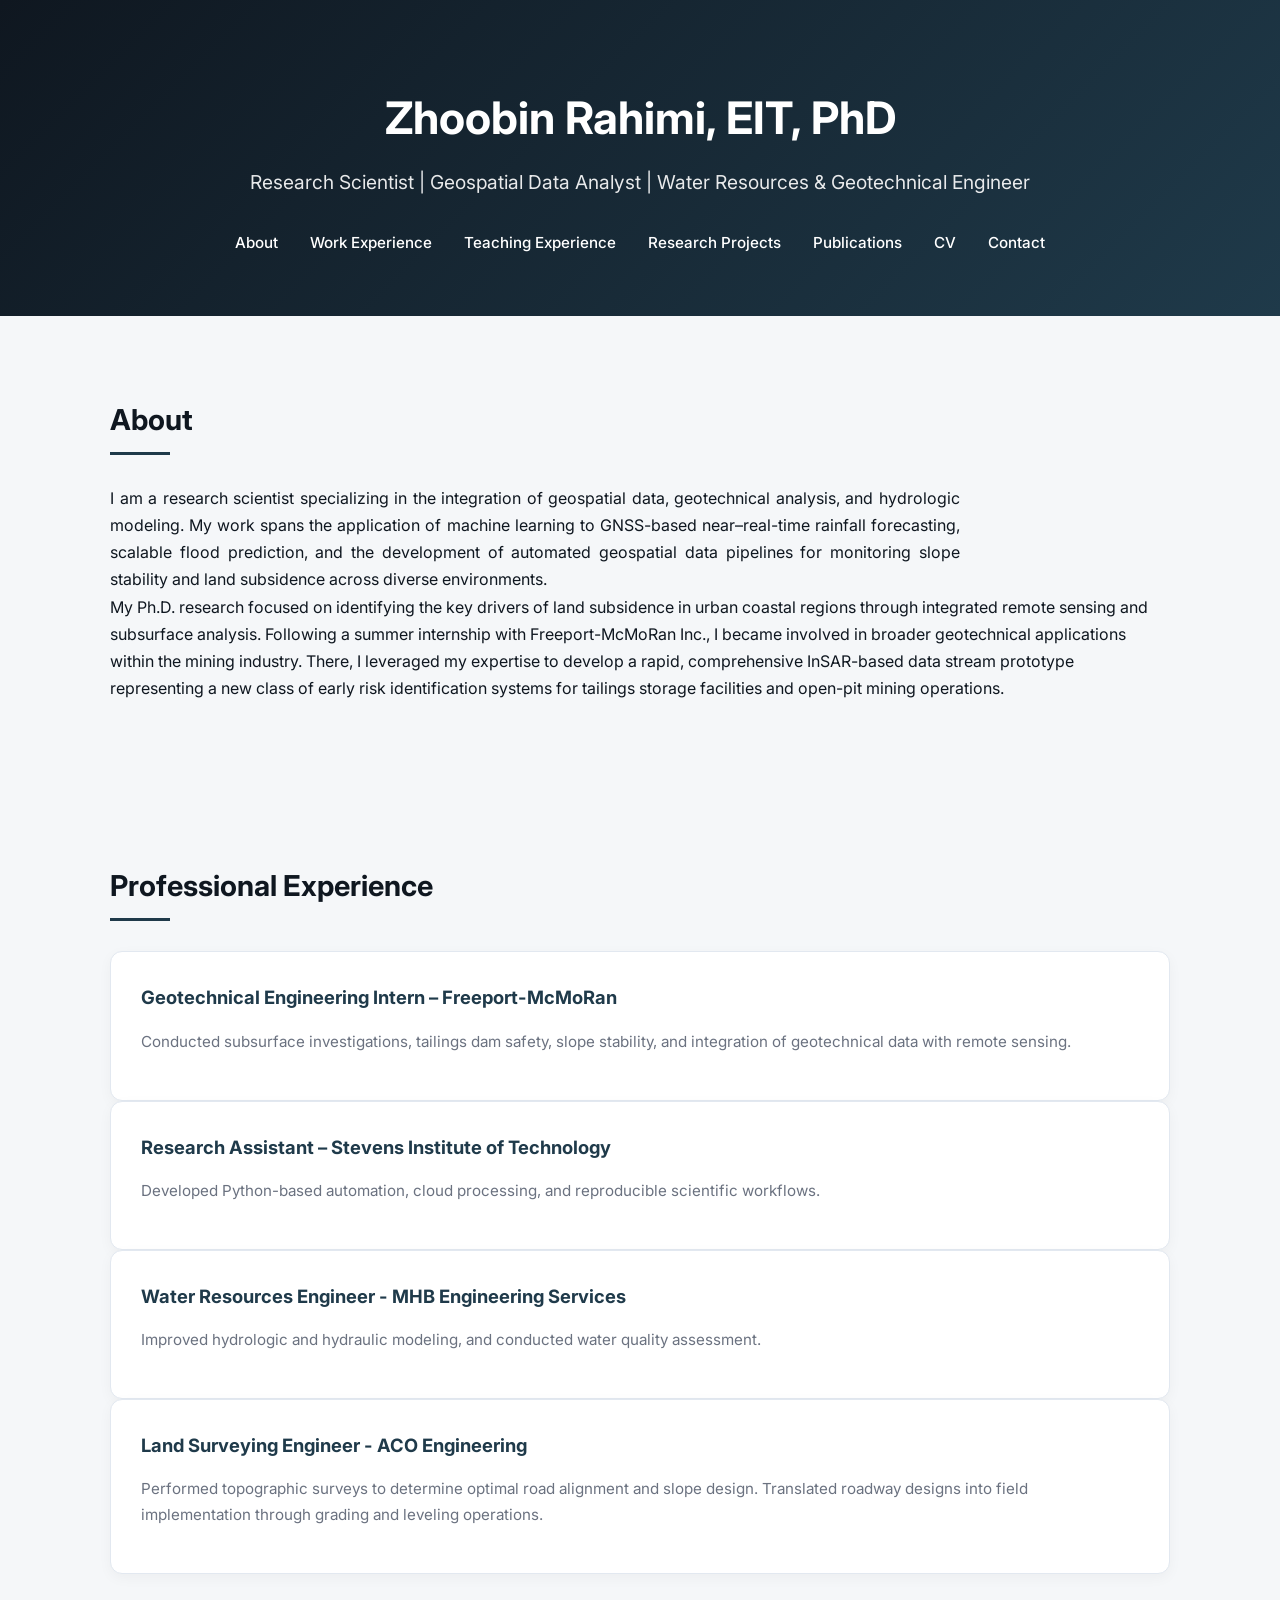
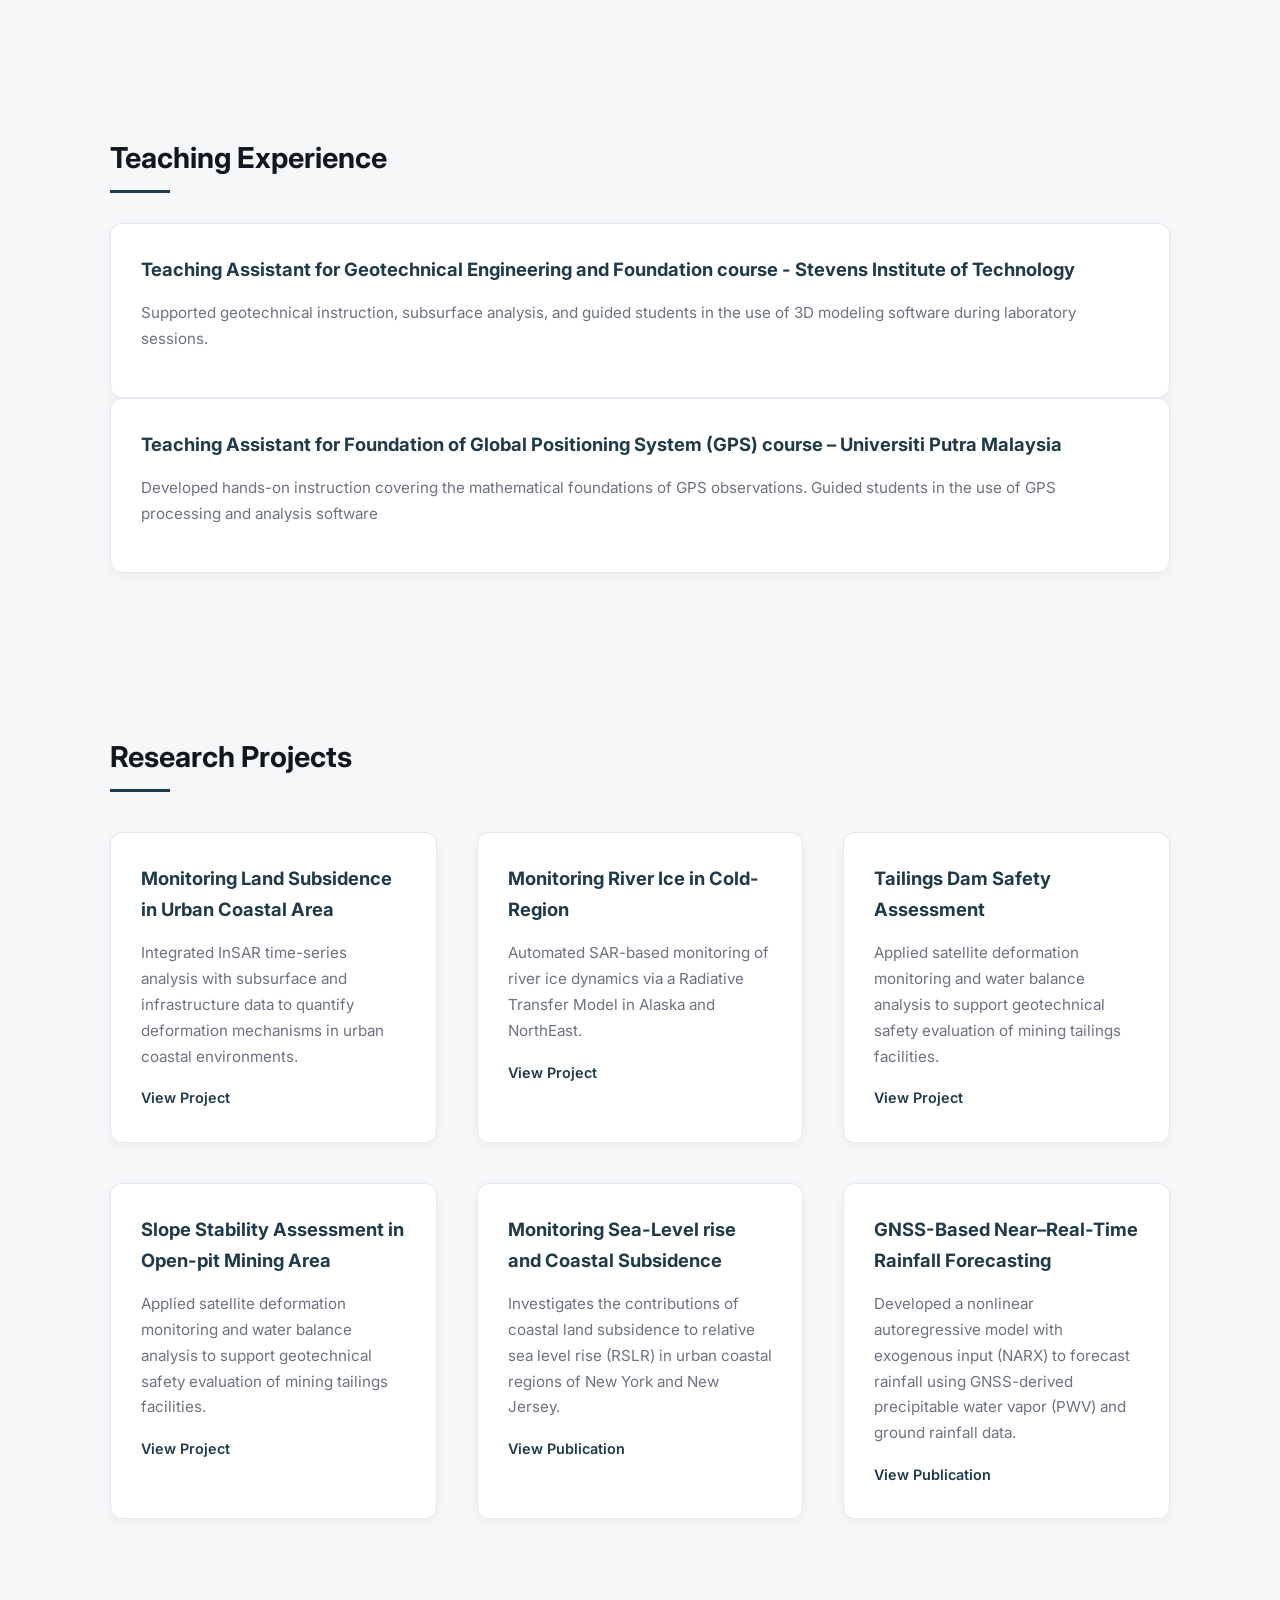
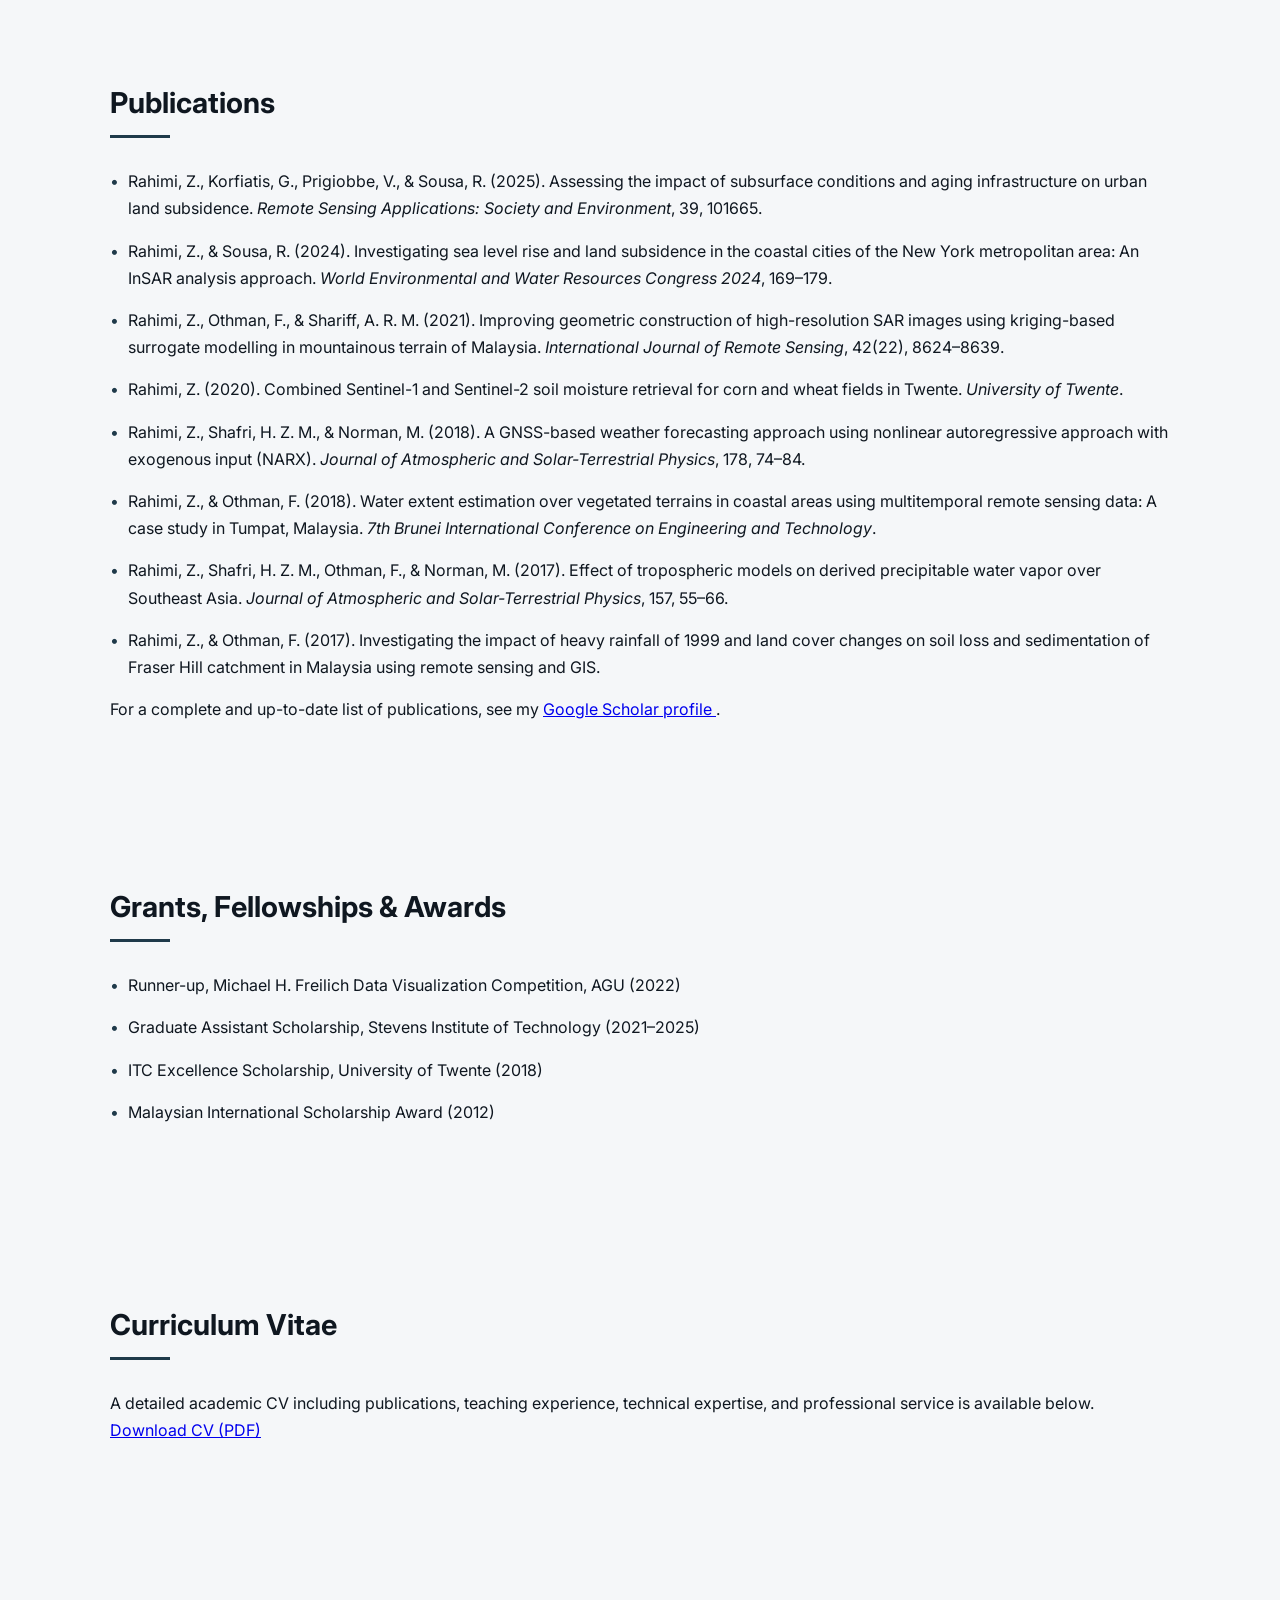
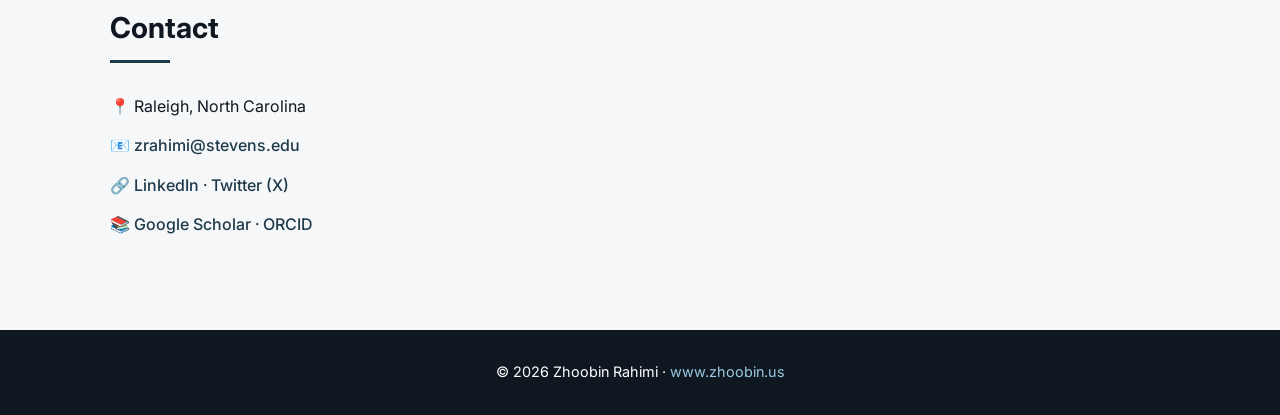
==== commit 99dd4d65: "Update index.html" ====
--- a/index.html
+++ b/index.html
@@ -25,8 +25,10 @@
 <section id="about">
   <h3>About</h3>
   <p class="lead">
-   I am a research scientist specializing in the integration of geospatial data, geotechnical analysis, and hydrologic modeling. My work spans the application of machine learning to GNSS-based near–real-time rainfall forecasting, scalable flood prediction, and the development of automated geospatial data pipelines for monitoring slope stability and land subsidence across diverse environments.
-My Ph.D. research focused on identifying the key drivers of land subsidence in urban coastal regions through integrated remote sensing and subsurface analysis. Following a summer internship with Freeport-McMoRan Inc., I became involved in broader geotechnical applications within the mining industry. There, I leveraged my expertise to develop a rapid, comprehensive InSAR-based data stream prototype representing a new class of early risk identification systems for tailings storage facilities and open-pit mining operations.  </p>
+I am a research scientist specializing in the integration of geospatial data, geotechnical analysis, and hydrologic modeling. My work spans the application of machine learning to GNSS-based near–real-time rainfall forecasting, scalable flood prediction, and the development of automated geospatial data pipelines for monitoring slope stability and land subsidence across diverse environments.
+ </p>
+  <p> My Ph.D. research focused on identifying the key drivers of land subsidence in urban coastal regions through integrated remote sensing and subsurface analysis. Following a summer internship with Freeport-McMoRan Inc., I became involved in broader geotechnical applications within the mining industry. There, I leveraged my expertise to develop a rapid, comprehensive InSAR-based data stream prototype representing a new class of early risk identification systems for tailings storage facilities and open-pit mining operations.  </p>
+ </p>
 </section>
 
 <section id="experience">
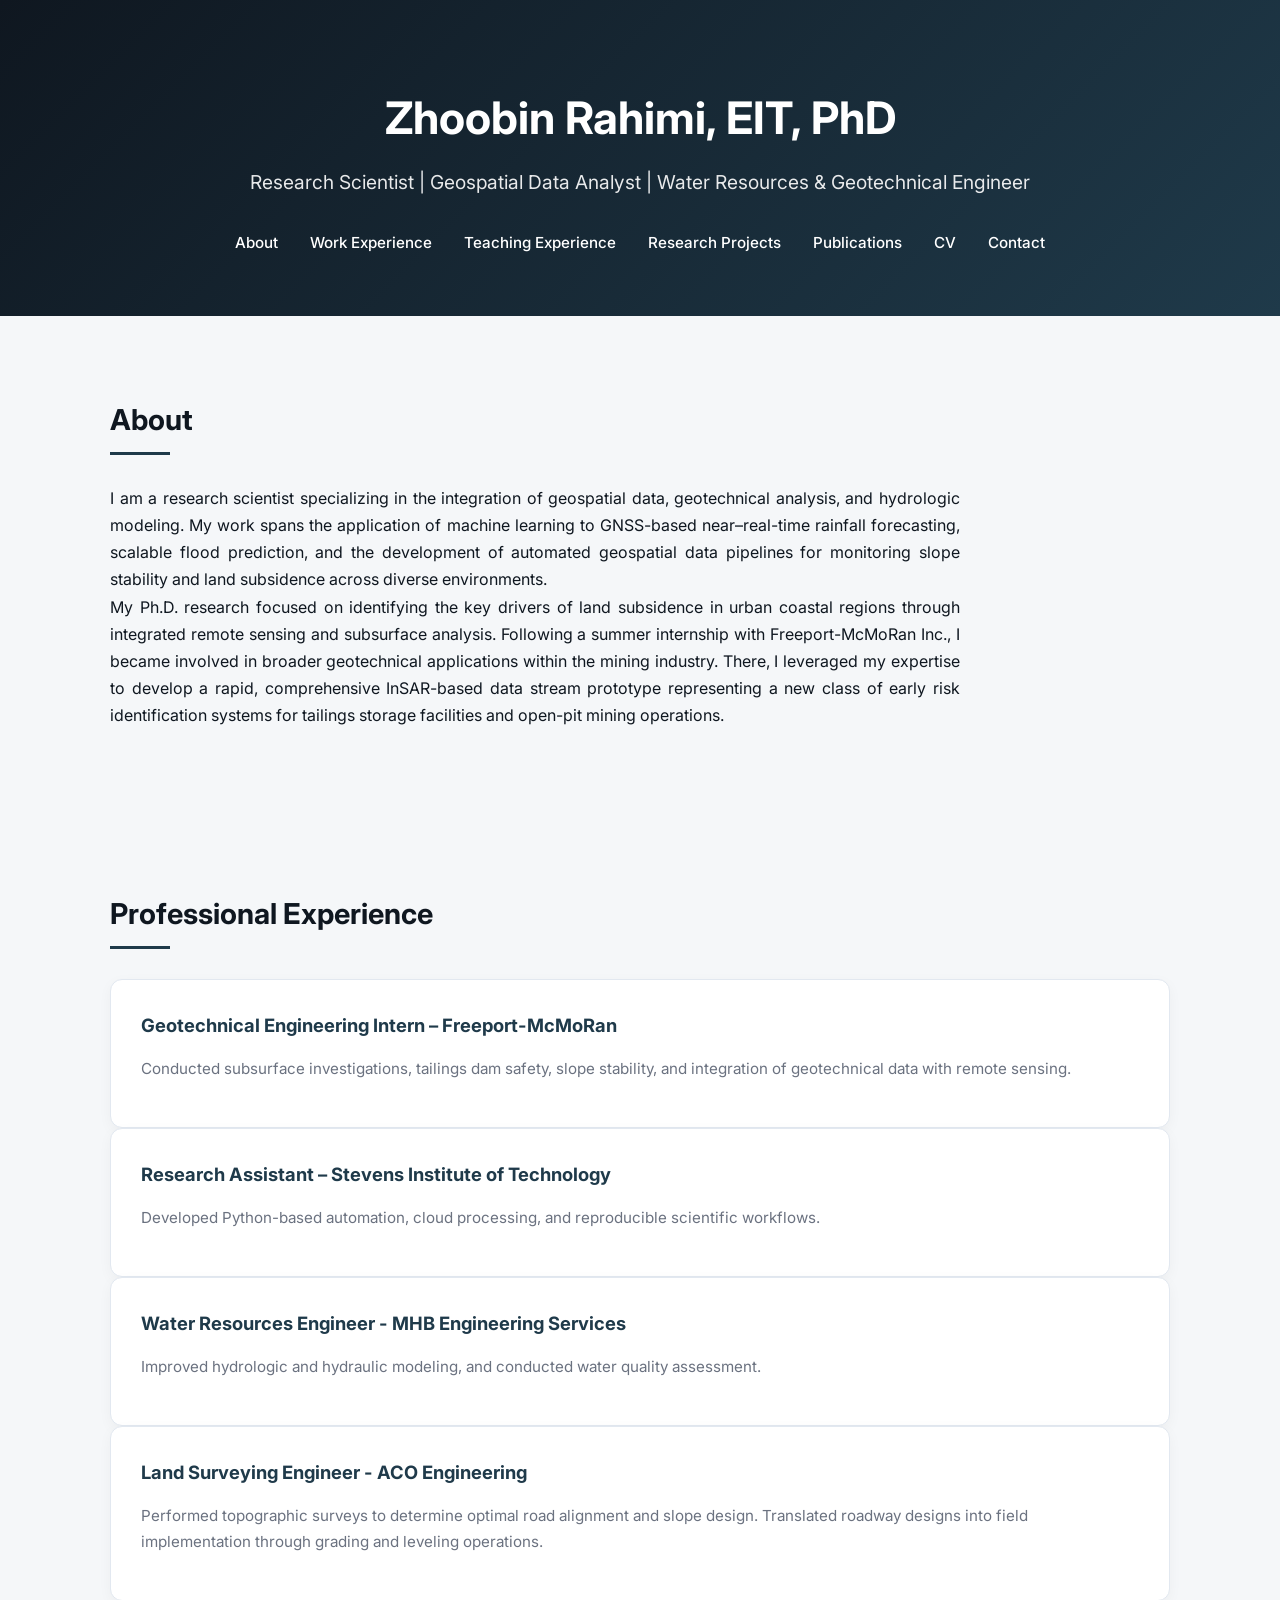
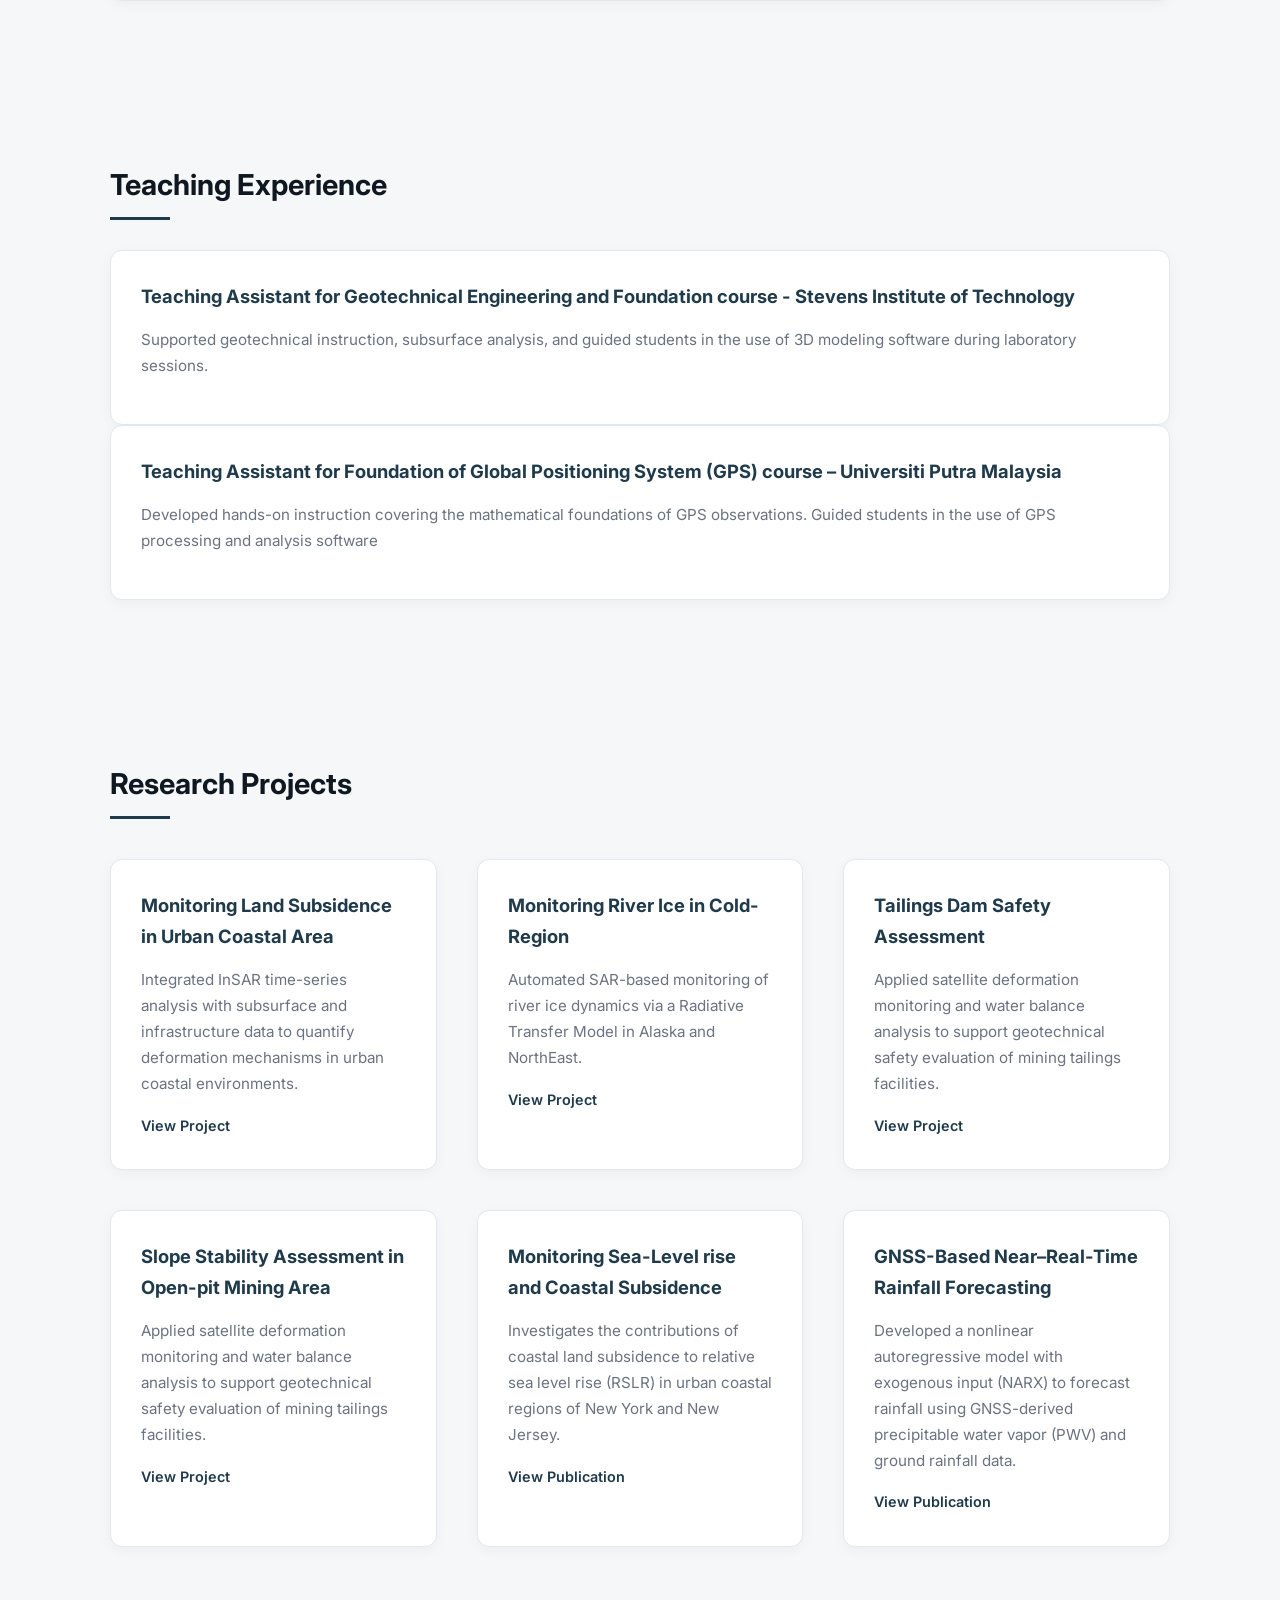
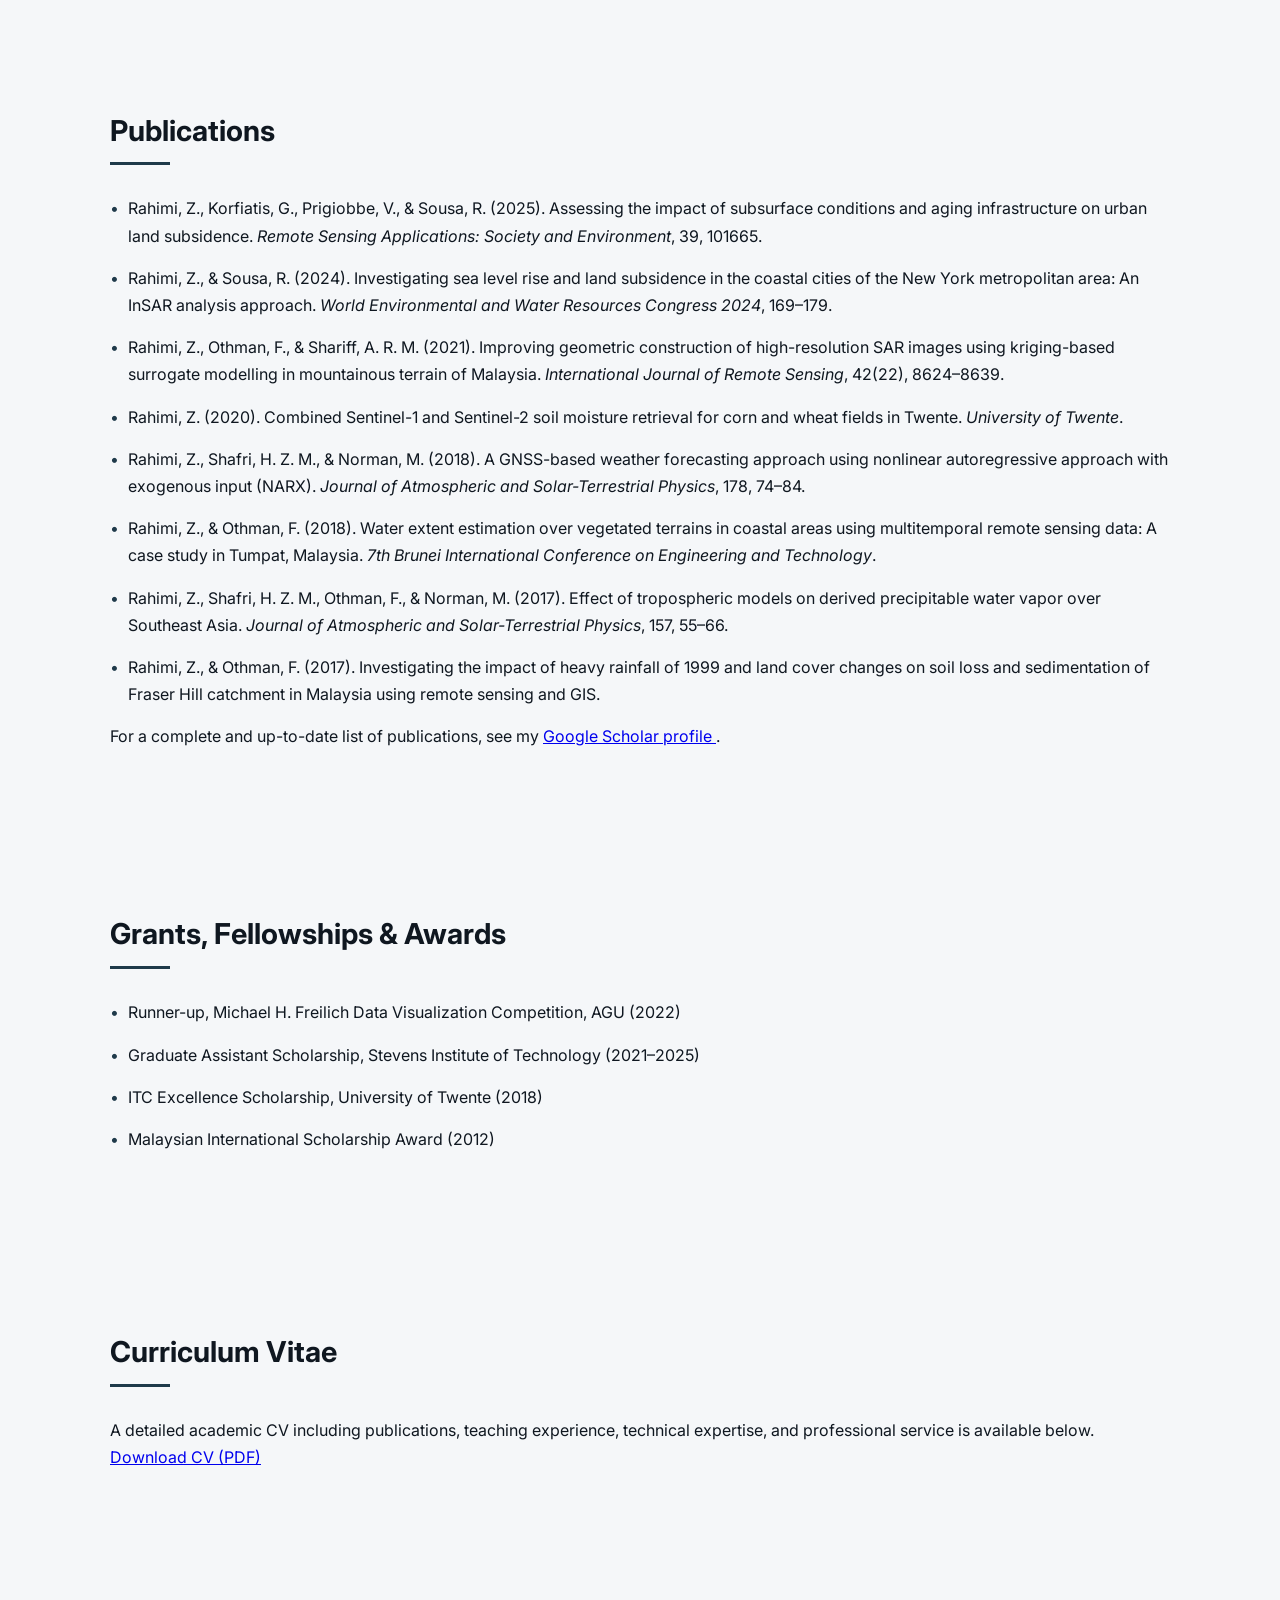
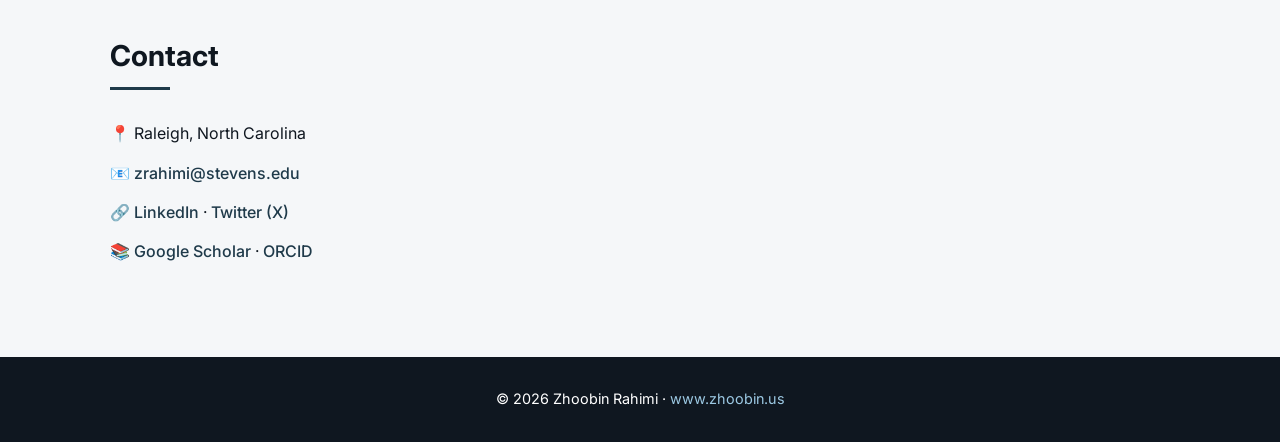
==== commit 37e954f2: "Update index.html" ====
--- a/index.html
+++ b/index.html
@@ -27,7 +27,8 @@
   <p class="lead">
 I am a research scientist specializing in the integration of geospatial data, geotechnical analysis, and hydrologic modeling. My work spans the application of machine learning to GNSS-based near–real-time rainfall forecasting, scalable flood prediction, and the development of automated geospatial data pipelines for monitoring slope stability and land subsidence across diverse environments.
  </p>
-  <p> My Ph.D. research focused on identifying the key drivers of land subsidence in urban coastal regions through integrated remote sensing and subsurface analysis. Following a summer internship with Freeport-McMoRan Inc., I became involved in broader geotechnical applications within the mining industry. There, I leveraged my expertise to develop a rapid, comprehensive InSAR-based data stream prototype representing a new class of early risk identification systems for tailings storage facilities and open-pit mining operations.  </p>
+  <p class="lead">
+My Ph.D. research focused on identifying the key drivers of land subsidence in urban coastal regions through integrated remote sensing and subsurface analysis. Following a summer internship with Freeport-McMoRan Inc., I became involved in broader geotechnical applications within the mining industry. There, I leveraged my expertise to develop a rapid, comprehensive InSAR-based data stream prototype representing a new class of early risk identification systems for tailings storage facilities and open-pit mining operations.  </p>
  </p>
 </section>
 
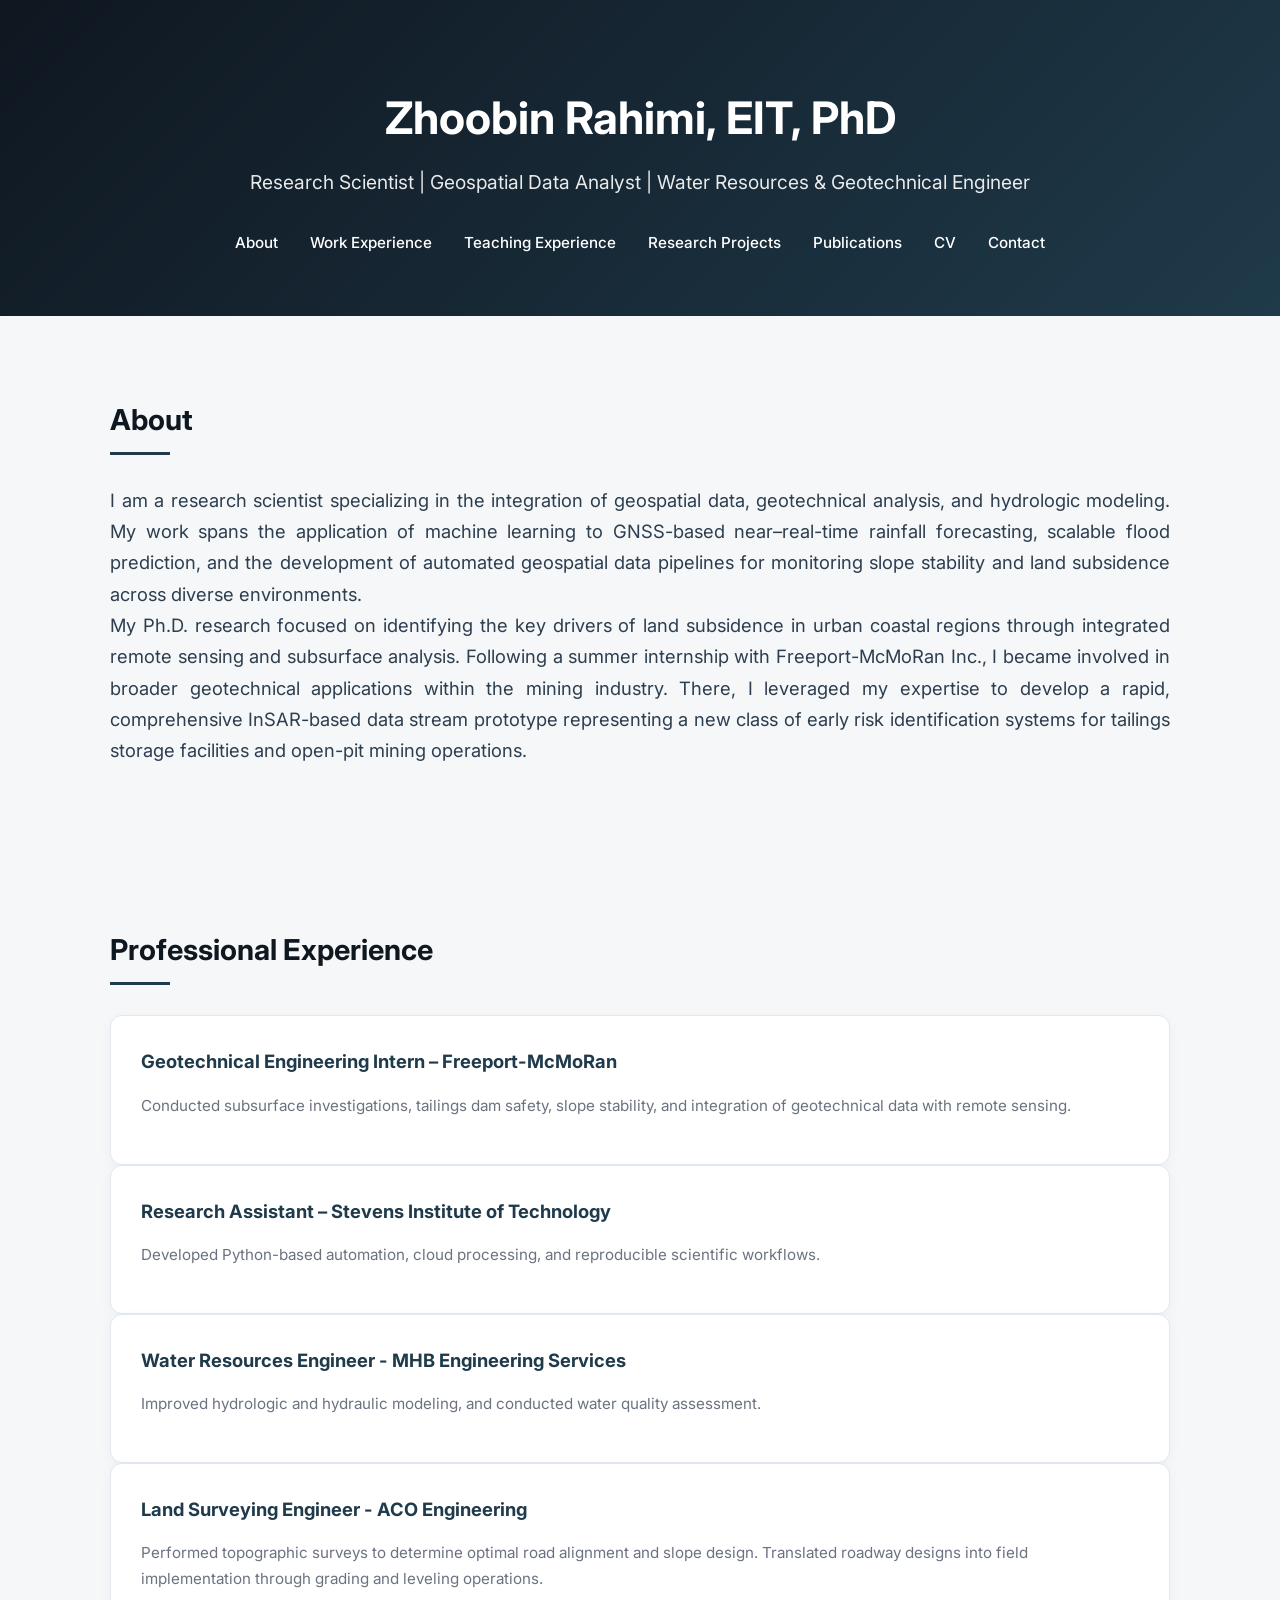
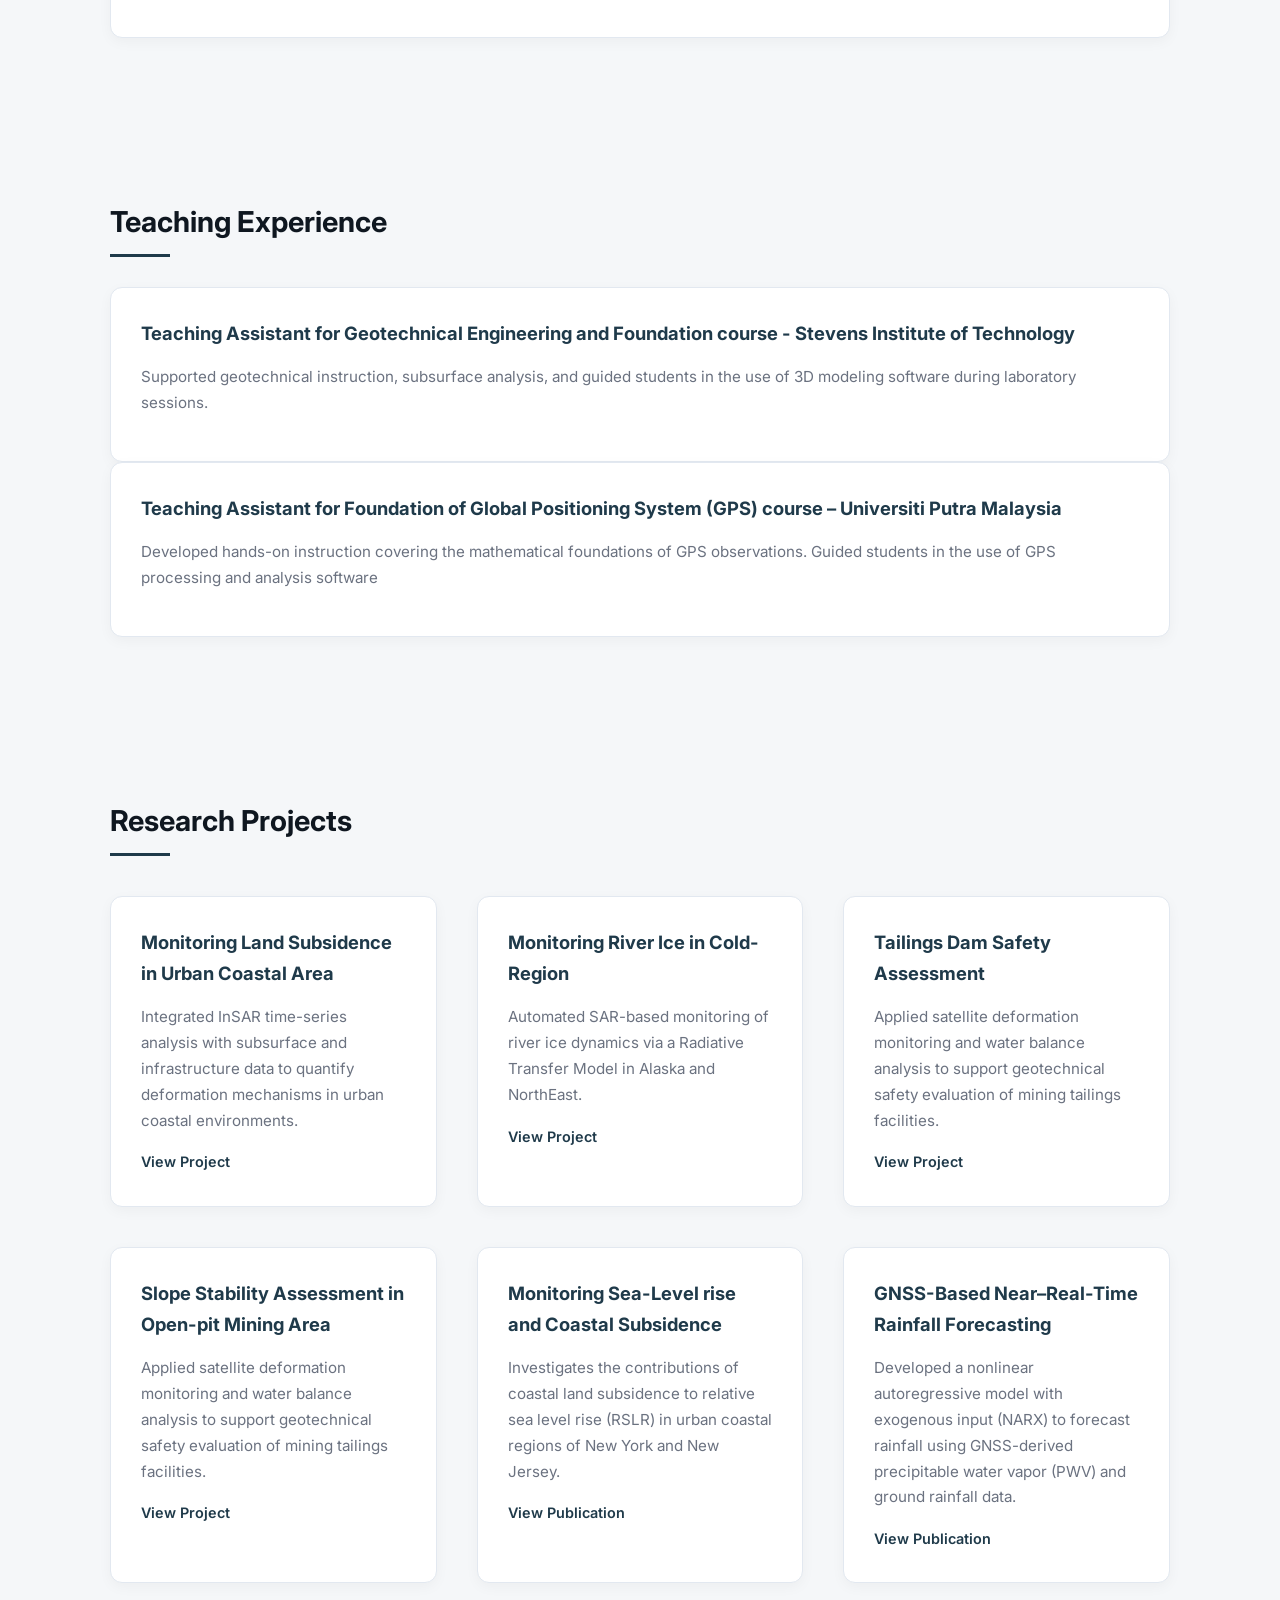
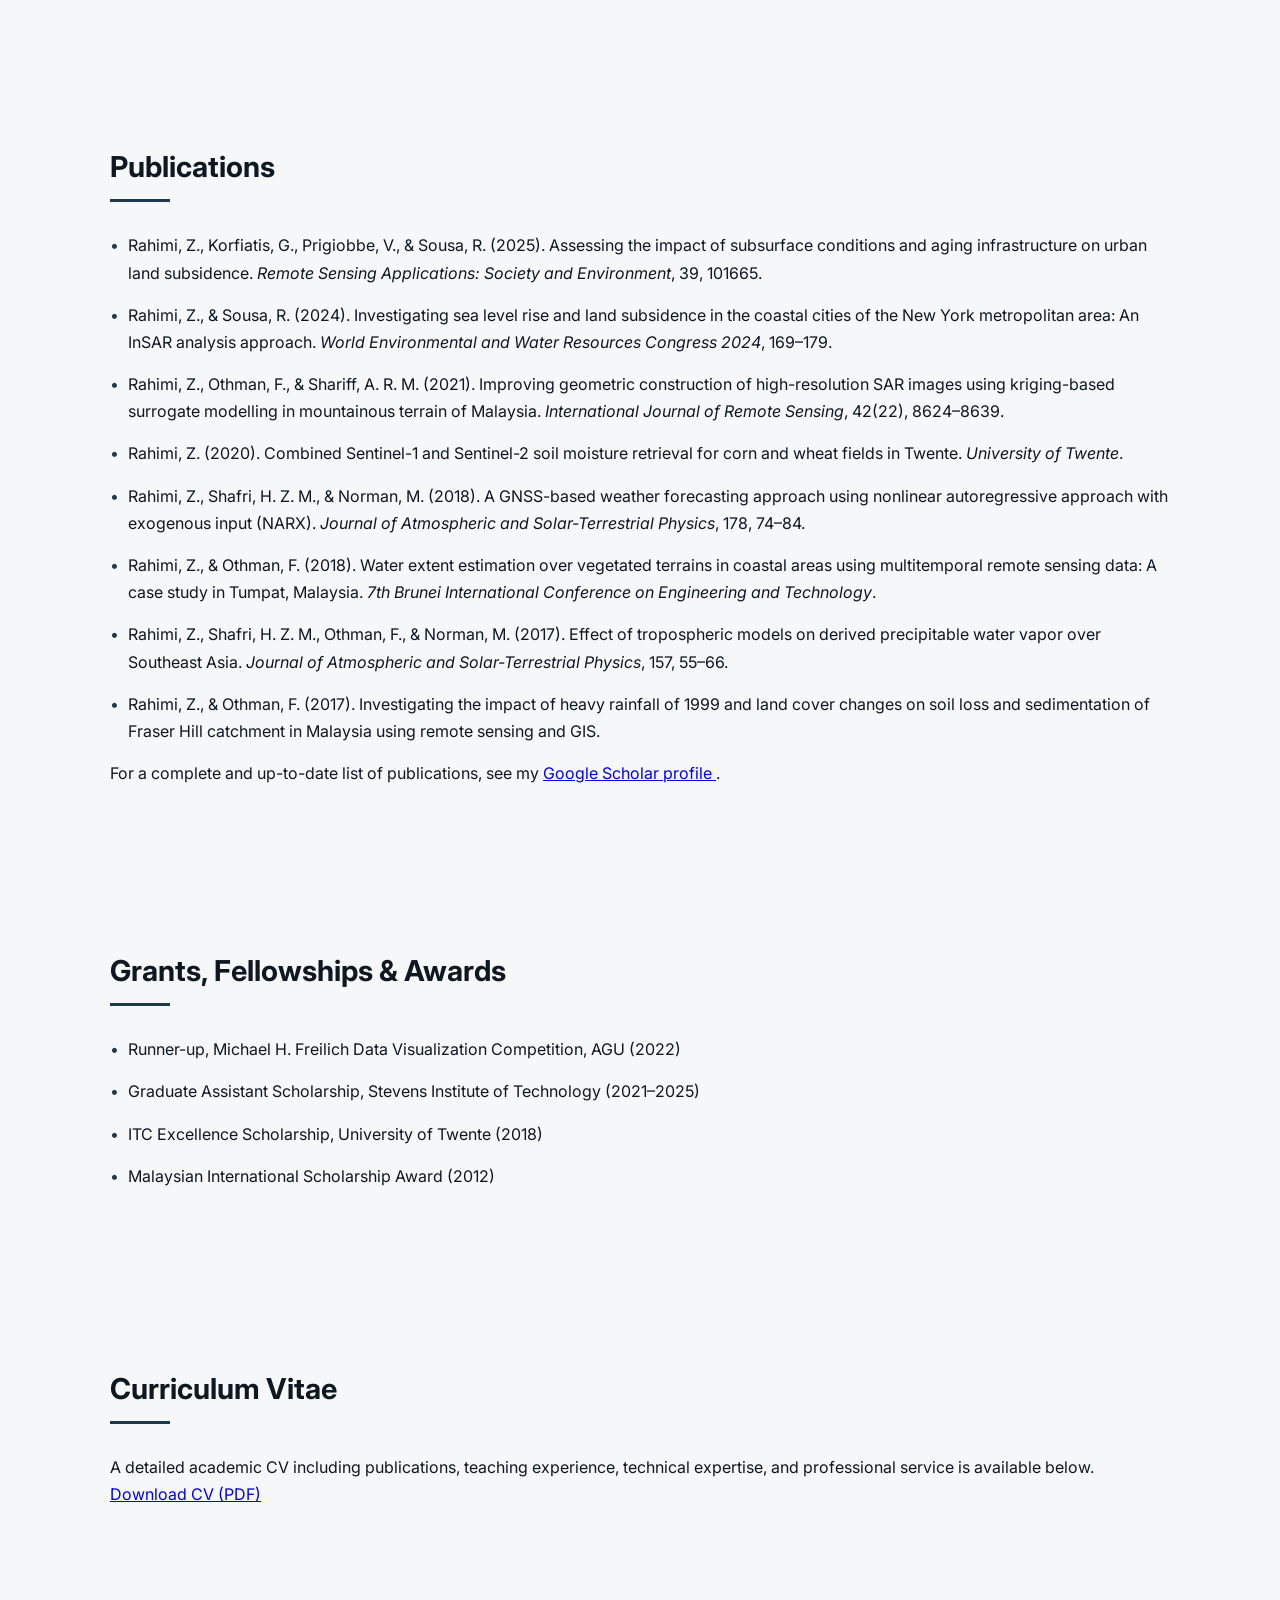
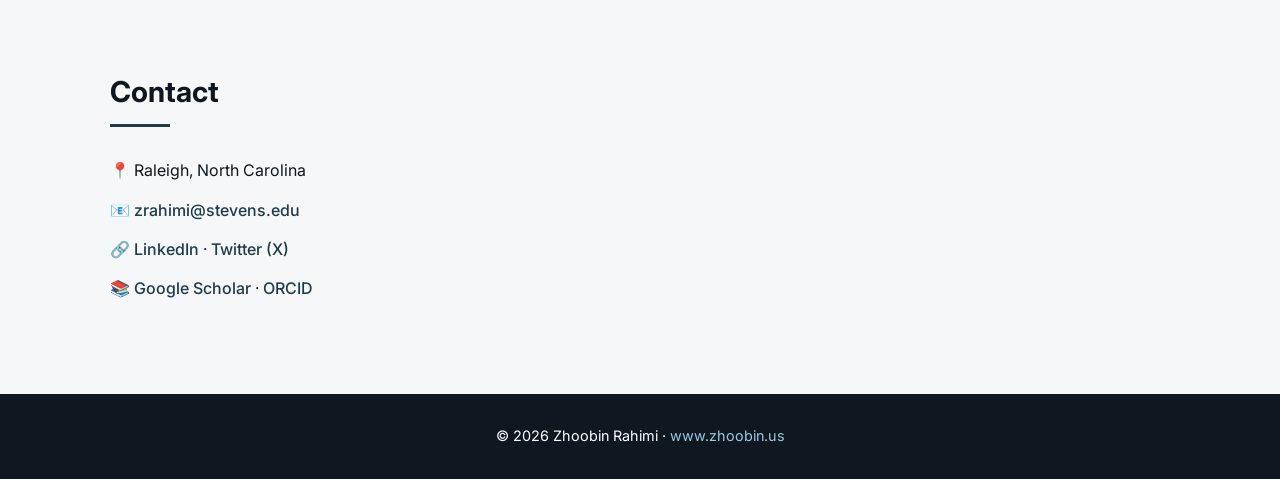
==== commit 032cd978: "Update index.html" ====
--- a/index.html
+++ b/index.html
@@ -7,6 +7,16 @@
   <meta name="description" content="Zhoobin Rahimi – Research Scientist in Remote Sensing, Water Resources, and Geotechnical Engineering">
   <link href="https://fonts.googleapis.com/css2?family=Inter:wght@400;500;600;700&display=swap" rel="stylesheet">
   <link rel="stylesheet" href="style.css">
+
+  <!-- Google Analytics -->
+<script async src="https://www.googletagmanager.com/gtag/js?id=G-R81PVTYECD"></script>
+<script>
+  window.dataLayer = window.dataLayer || [];
+  function gtag(){dataLayer.push(arguments);}
+  gtag('js', new Date());
+
+  gtag('config', 'G-R81PVTYECD');
+</script>
 </head>
 <body>
 <header>
--- a/style.css
+++ b/style.css
@@ -106,7 +106,9 @@
 .lead {
   text-align: justify;
   text-justify: inter-word;
-  max-width: 850px;
+   font-size: 1.15rem;
+  color: var(--steel);
+  /* max-width: 950px; */
 }
 
 /* ===============================
